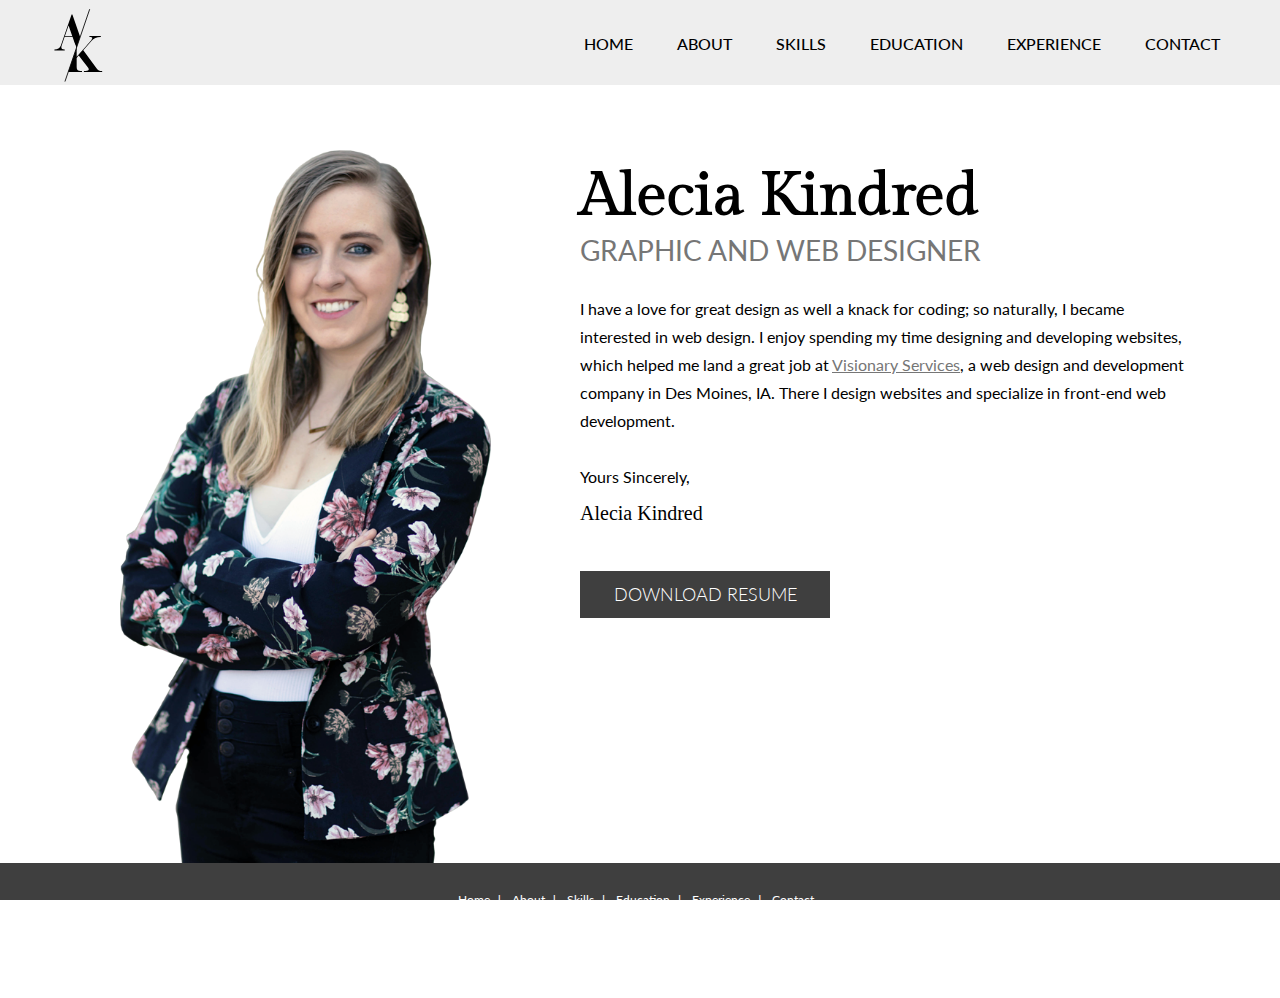
==== index.html @ 454f7bb8 "Initial commit" ====
<!DOCTYPE html>

<html>
	<head>
		<meta charset="utf-8">
		<meta http-equiv="X-UA-Compatible" content="IE=edge">
		<title>Home - Alecia McEachran</title>
		<meta name="viewport" content="width=device-width, initial-scale=1">
		<meta http-equiv="content-type" content="text/html; charset=utf-8">
		<meta http-equiv="content-language" content="en">
		<link rel="icon" href="images/favicon.png" type="image/png">
		<link rel="shortcut icon" href="images/favicon.png" type="image/png">
		<link rel="stylesheet" type="text/css" href="css/global.css">
		<link rel="stylesheet" href="http://fonts.googleapis.com/css?family=Lato:400,100,100italic,300,300italic,900italic,900,700italic,700,400italic%7CHomemade+Apple%7CGilda+Display">
		<script type="text/javascript" src="js/global.js"></script>
	</head>
	<body>	
		<div class="page">
			<header>
				<div class="container">
					<a href="index.html" class="logo">
						<svg xmlns="http://www.w3.org/2000/svg" xmlns:xlink="http://www.w3.org/1999/xlink" version="1.1" id="Layer_1" x="0px" y="0px" viewBox="0 0 1000 1000" style="enable-background:new 0 0 1000 1000;" xml:space="preserve">
							<style type="text/css">
								.st0{clip-path:url(#SVGID_2_);}
								.st1{clip-path:url(#SVGID_4_);}
								.st2{stroke:#000000;stroke-width:11.3952;stroke-miterlimit:10;}
							</style>
							<g>
								<defs>
									<polygon id="SVGID_1_" points="635.1,96.4 575.7,269.9 586.6,269.9 586.6,445.5 515.7,445.5 332.6,980.8 975.3,980.8 975.3,97.3       "/>
								</defs>
								<clipPath id="SVGID_2_">
									<use xlink:href="#SVGID_1_" style="overflow:visible;"/>
								</clipPath>
								<g class="st0">
									<path d="M585.5,852.7v-11.4c8,0,16.1-0.3,24.4-1c26.9-2.2,40.4-9.7,40.4-22.4c0-3.8-1-7.7-3-11.7c-3.3-6.7-6.8-12.1-10.3-16.4    L516,634.7l-27,31v122.2c0,17.1,3.6,29.9,10.7,38.4c10.5,10,28,15,52.7,15h7.3v11.4H316.4v-11.4h7.3c24.7,0,42.4-5,53.1-15    c6.9-8.2,10.3-21,10.3-38.4V438.7c0-17.6-3.4-30.4-10.3-38.4c-10.7-10-28.3-15-52.7-15h-7.7V374h243.4v11.4h-7.7    c-24.5,0-42,5-52.4,15c-7.1,8.2-10.7,21-10.7,38.4V651c127.1-145.1,192.6-220.4,196.6-226c7.6-10,11.4-18,11.4-24    c0-10.5-11.1-15.7-33.4-15.7h-4.7V374h152.2v11.4h-6c-48.7,0-88.6,18.5-119.5,55.4L577.1,564.9l178.9,243.4    c9.3,12.5,19.1,21.1,29.4,25.9c10.2,4.8,24.7,7.2,43.4,7.2v11.4H585.5z"/>
								</g>
							</g>
							<g>
								<defs>
									<polygon id="SVGID_3_" points="24.7,20.7 24.7,980.8 332.6,980.8 457.5,615.6 360,615.6 360,471.3 463.6,471.9 485.2,534.6     635.1,96.4 635.1,20.7   "/>
								</defs>
								<clipPath id="SVGID_4_">
									<use xlink:href="#SVGID_3_" style="overflow:visible;"/>
								</clipPath>
								<g class="st1">
									<path d="M660.9,565.2H417.5v-11.4h7.3c24.7,0,42.4-5,53.1-15c2.4-3.1,3.7-6.7,3.7-10.7c0-5.1-1.9-12-5.7-20.7l-42.4-122.5H328.7    L289,500.4c-2.9,8.7-4.3,16.4-4.3,23c0,19.8,13.5,29.9,40.4,30.4h4.7v11.4H192.2v-11.4c20.9,0,38.8-4.4,53.7-13.2    c14.9-8.8,25.6-22.2,32-40.2l143.2-414h10.7l143.2,414c4.7,12,13.2,24.8,25.7,38.4c10.5,10,28,15,52.7,15h7.3V565.2z M429.5,373.2    l-48.4-139.5l-48.4,139.5H429.5z"/>
								</g>
							</g>
							<line class="st2" x1="332.6" y1="980.8" x2="662.7" y2="15.7"/>
						</svg>
					</a>
				</div>
				<nav class="cf">
					<span class="menu">≡</span>
					<ul id="top_menu" class="top_menu" menuid="1">
						<li id="top_menu_1" class="main-menu-first top_menu_active">
							<a href="index.html" title="Home">Home</a>
						</li>
						<li id="top_menu_103" class="">
							<a href="about.html" title="About">About</a>
						</li>
						<li id="top_menu_104" class="">
							<a href="skills.html" title="Skills">Skills</a>
						</li>
						<li id="top_menu_105" class="">
							<a href="education.html" title="Education">Education</a>
						</li>
						<li id="top_menu_106" class="">
							<a href="experience.html" title="Experience">Experience</a>
						</li>
						<li id="top_menu_102" class="">
							<a href="contact.html" title="Contact">Contact</a>
						</li>
					</ul>
				</nav>
			</header>
			<main class="home">
				<div class="container">
					<div class="alecia">
						<img src="images/alecia.png">
					</div>
					<div class="home_content">
						<h1>Alecia Kindred</h1>
						<h2>Graphic and Web Designer</h2>
						<p>I have a love for great design as well a knack for coding; so naturally, I became interested in web design.&nbsp;I enjoy spending my time designing and developing websites, which helped me land a great job at <a href="http://www.visionary.com/" target="_blank">Visionary Services</a>, a web design and development company in Des Moines, IA. There I design websites and specialize in front-end web development.<br><br>Yours Sincerely,</p>    <div class="signature">Alecia Kindred</div>
						<a class="download" href="documents/resume.pdf" download="Resume">
							<h3 class="button">Download Resume</h3>
						</a>
						<div class="alecia_mobile">
							<img src="images/alecia.jpg">
						</div>
					</div>
				</div>
			</main>
			<footer class="cf">
				<div class="container">
					 <ul id="bot-menu" class="menu">
						<li id="bot-menu-1" class="main-menu-first"><a href="index.html" title="Home">Home</a></li>
						<li id="bot-menu-103"><a href="about.html" title="About">About</a></li>
						<li id="bot-menu-104"><a href="skills.html" title="Skills">Skills</a></li>
						<li id="bot-menu-105"><a href="education.html" title="Education">Education</a></li>
						<li id="bot-menu-106"><a href="experience.html" title="Experience">Experience</a></li>
						<li id="bot-menu-102"><a href="contact.html" title="Contact">Contact</a></li>
					 </ul>
					<div class="legal">Copyright &copy; 2020 Alecia McEachran. All Rights Reserved.</div>
					<div class="social_media">
						<a href="https://www.facebook.com/aleeeciaax3" class="facebook" target="_blank"><!--?xml version="1.0" encoding="utf-8"?-->
							<svg version="1.1" id="Layer_1" xmlns="http://www.w3.org/2000/svg" xmlns:xlink="http://www.w3.org/1999/xlink" x="0px" y="0px" viewBox="0 0 100 100" style="enable-background:new 0 0 100 100;" xml:space="preserve">
								<style type="text/css">
									.social_icon{fill:#FFFFFF;}
								</style>
								<path id="XMLID_115_" class="social_icon" d="M50,0C22.4,0,0,22.4,0,50s22.4,50,50,50s50-22.4,50-50S77.6,0,50,0z M64.8,53.2
									c-3.1,0-6.1,0-9.4,0c0,10,0,19.8,0,29.7c-4.6,0-9.1,0-13.7,0c0-9.2-0.1-18.3-0.1-27.5c0-0.6,0-1.2,0-2.1c-2.1,0-4.1,0-6.4,0
									c0-3.1,0-6.1,0-9c0-4.3,0-4.3,4.2-4.3c0.7,0,1.4,0,2.2,0c0-2.1,0.1-4,0-5.8c-0.4-6.6,3.3-13.2,12.5-13.8c3.4-0.2,6.9,0,10.5,0
									c0,4.6,0,9,0,13.7c-1.6,0-3.3,0-4.9,0c-4.3,0-4.6,0.3-4.5,4.6c0,0.4,0.1,0.7,0.1,1.3c3.1,0,6.2,0,9.3,0
									C64.8,44.5,64.8,48.7,64.8,53.2z"></path>
							</svg>
						</a>
						<a href="https://www.linkedin.com/in/akindred/" class="linkedin" target="_blank"><!--?xml version="1.0" encoding="utf-8"?-->
							<svg version="1.1" id="Layer_1" xmlns="http://www.w3.org/2000/svg" xmlns:xlink="http://www.w3.org/1999/xlink" x="0px" y="0px" viewBox="0 0 100 100" style="enable-background:new 0 0 100 100;" xml:space="preserve">
								<style type="text/css">
									.social_icon{fill:#FFFFFF;}
								</style>
								<path id="XMLID_79_" class="social_icon" d="M50,0C22.4,0,0,22.4,0,50s22.4,50,50,50s50-22.4,50-50S77.6,0,50,0z M37.7,71.5
									c-3.7,0-7.3,0-10.9,0c0-11.2,0-22.3,0-33.5c3.6,0,7.2,0,10.9,0C37.7,49.2,37.7,60.3,37.7,71.5z M32.2,33.4c-3.6,0-6.3-2.4-6.2-5.9
									c0-3.4,2.7-5.8,6.4-5.8c3.6,0,6.2,2.5,6.1,6C38.4,31,35.9,33.4,32.2,33.4z M78.1,69.5c0,0.6,0,1.3,0,2c-3.8,0-7.4,0-11.2,0
									c0-0.6-0.1-1.2-0.1-1.8c0-5.4,0-10.8,0-16.2c0-1-0.1-2.1-0.3-3.1c-0.8-3.3-2.9-4.8-6-4.4c-2.8,0.3-5.2,2.9-5.2,5.8
									c0,5.9,0,11.8,0,17.7c0,0.6,0,1.2,0,1.9c-3.8,0-7.4,0-11.1,0c0-11.2,0-22.3,0-33.5c3.7,0,7.2,0,11,0c0,1.3,0,2.7,0,4.4
									c1-1,1.6-1.8,2.4-2.5c7-6.1,18.2-1.9,20,7.4c0.4,1.9,0.5,3.9,0.5,5.9C78.1,58.6,78.1,64.1,78.1,69.5z"></path>
							</svg>
						</a>
						<a href="https://www.instagram.com/illustrationsbyalecia/" class="instagram" target="_blank"><!--?xml version="1.0" encoding="utf-8"?-->
							<svg version="1.1" id="Layer_1" xmlns="http://www.w3.org/2000/svg" xmlns:xlink="http://www.w3.org/1999/xlink" x="0px" y="0px" viewBox="0 0 100 100" style="enable-background:new 0 0 100 100;" xml:space="preserve">
								<style type="text/css">
									.social_icon{fill:#FFFFFF;}
								</style>
								<g id="XMLID_40_">
									<path id="XMLID_41_" class="social_icon" d="M67.6,38.4c4.5,0,4.5,0,4.5-4.5c0-0.7,0-1.4,0-2.1c0-1.9-0.6-2.4-2.5-2.5c-1.4,0-2.9,0-4.3,0
										c-1.4,0-2.2,0.6-2.1,2.1c0,0.8,0,1.7,0,2.5C63.2,38.4,63.2,38.4,67.6,38.4z"></path>
									<path id="XMLID_83_" class="social_icon" d="M50,0C22.4,0,0,22.4,0,50s22.4,50,50,50s50-22.4,50-50S77.6,0,50,0z M29.1,27.2
										c0,3.7,0,7.1,0,10.8c0.8,0,1.4,0,2.2,0c0-2.1,0-4.2,0-6.2c0-1.6,0-3.2,0-4.8c0-0.9,0.3-1.4,1.4-1.3c0,4.1,0,8.2,0,12.3
										c0.8,0,1.4,0,2.2,0c0-3.9,0-7.6,0-11.4c0-0.9,0.1-1.6,1.5-1.2c0,4.1,0,8.3,0,12.6c0.8,0,1.4,0,2.1,0c0-4.2,0-8.4,0-12.8
										c0.7,0,1.2,0,1.7,0c8.7,0,17.4,0,26.2,0c6,0,10.4,4.3,10.4,10.4c0,2.1,0,4.2,0,6.6c-2.5,0-4.7,0-7,0c-2.2,0-4.4-0.1-6.7,0
										c-1.8,0.1-3.1-0.3-4.6-1.5c-4.8-3.6-11.4-3.3-16.2,0.5c-0.6,0.5-1.6,0.9-2.4,0.9c-4.8,0.1-9.5,0-14.3,0c-0.2,0-0.3,0-0.7-0.1
										C25.1,36.8,23.7,31.3,29.1,27.2z M61.1,51.5c0,5.5-4.6,10.2-10.2,10.2c-5.7,0-10.3-4.6-10.3-10.2c0-5.7,4.5-10.1,10.2-10.1
										C56.5,41.3,61.1,45.8,61.1,51.5z M66.1,77.3c-10.2-0.2-20.4-0.2-30.6,0c-6,0.1-10.7-4.9-10.6-10.5c0.2-7.5,0-15.1,0-22.8
										c5,0,9.8,0,14.7,0c-3.4,8.3-2.3,14.1,3.3,18.2c5,3.6,11.6,3.4,16.4-0.5c3.8-3.2,7-9.7,2.6-17.6c4.9,0,9.8,0,14.7,0
										c0,0.5,0.1,1.1,0.1,1.6c0,7-0.1,14.1,0,21.1C76.9,72.6,71.9,77.4,66.1,77.3z"></path>
									<path id="XMLID_157_" class="social_icon" d="M50.8,43.9c-4.2,0-7.5,3.4-7.5,7.6c0,4.1,3.4,7.6,7.5,7.6c4,0.1,7.6-3.5,7.6-7.5
										C58.4,47.4,55,43.9,50.8,43.9z"></path>
								</g>
							</svg>
						</a>
					</div>
				</div>
			</footer>
		</div>
	</body>
</html>
---- css/global.css ----
@charset "utf-8";
/* ==========================================================================
 Global CSS - Visionary Site OnCall (visionary.com)
 ========================================================================== */
*,
*:before,
*:after {
	-webkit-box-sizing: border-box;
	-moz-box-sizing: border-box;
	box-sizing: border-box;
}

html {
	height: 100%;
	font-size: 62.5%;
	overflow-x: hidden;
}

body {
	height: 100%;
	margin: 0;
	font-size: 1.6rem;
	font-family: 'Lato', Arial, sans-serif;
	line-height: 1.75;
	color: #000;
	background-color: white;
	-webkit-font-smoothing: subpixel-antialiased;
	-moz-osx-font-smoothing: grayscale;
	overflow-x: hidden;
}

#preview {
	position: absolute;
	z-index: 9999;
	top: 0;
	left: 0;
	right: 0;
	padding: 1rem 0;
	background-color: rgba(0, 0, 0, 0.6);
	color: #fff;
	font-size: 1.6rem;
	font-weight: bold;
	line-height: 1.6;
	text-align: center;
}

img { border: 0; }

a { color: #767676; }

a:hover { color: #9f9f9f; }

#preview a { text-decoration: none; }
#preview a:hover { color: #fff; }

.error {
	margin: 0 0 1.5rem;
	padding-top: 0;
	padding-left: 1.7rem;
	font-weight: bold;
	color: #c00;
}

h1, h2, h3 {
	margin: 1rem 0;
	padding: 0;
	line-height: 1.25;
	font-family: 'Gilda Display', sans-serif;
}

h1 {
	font-size: 4rem;
	font-weight: 800;
	line-height: 1.2;
}

h2 {
	font-size: 3.4rem;
	font-weight: 100;
	font-family: 'Lato', Arial, sans-serif;
	font-size: 2.75rem;
	line-height: 1;
	font-weight: 400;
	text-transform: uppercase;
}

h3 {
	font-size: 2.2rem;
	font-weight: 300;
}

h4 {
	font-size: 2rem;
	font-weight: 700;
	font-style: italic;
}

h5 {
	font-size: 1.8rem;
	font-weight: 800;
	text-transform: uppercase;
}

h6 {
	font-size: 1.6rem;
	font-weight: 800;
}

ul, li {
	margin-left: 2rem;
}

sup,
sub {
	font-size: 70%;
	font-weight: bold;
}

sup { vertical-align: super; }
sub { vertical-align: sub; }

label.req {
	font-weight: bold;
	padding-right: 16px;
	background: 100% 50% no-repeat url("../images/label-req.png");
}

hr {
	width: 100%;
	height: 1px;
	border: 0;
	background-color: #ccc;
}

.cf:before,
.cf:after {
	content: ' ';
	display: table;
}

.cf:after { clear: both; }

.cf { *zoom: 1; }

svg, path:hover, path:focus, path:active,
rect:hover, rect:focus, rect:active,
text:hover, text:focus, text:active {
	stroke: none;
	outline: none;
}


/* ==========================================================================
 Category/Filter toggle viewer
 ========================================================================== */
/* .viewer_contain {
	margin-bottom: 1.5rem;
	padding-bottom: 1.5rem;
	border-bottom: 1px solid #ccc;
}

span.viewer,
div.viewer,
a.viewer {
	margin-right: 2.5rem;
	color: #e53939;
	cursor: pointer;
	text-decoration: underline;
}

span.viewer:hover,
div.viewer:hover,
a.viewer:hover { text-decoration: none; }

span.viewer.active,
div.viewer.active,
a.viewer.active {
	color: #000;
	font-weight: bold;
	text-decoration: none;
} */


/* ==========================================================================
 Category/Filter toggle viewer buttons
 ========================================================================== */
.viewer_contain {
	margin-bottom: 1.5rem;
	padding-bottom: 1.5rem;
	border-bottom: 1px solid #ccc;
}

span.viewer,
div.viewer,
a.viewer {
	display: inline-block;
	width: auto;
	margin-bottom: 1rem;
	padding: 1rem 2rem;
	text-align: center;
	background-color: #e53939;
	color: white;
	font-weight: normal;
	cursor: pointer;
	text-decoration: none;
}

span.viewer:hover,
span.viewer:focus,
div.viewer:hover,
div.viewer:focus,
a.viewer:hover,
a.viewer:focus,
span.viewer.active,
div.viewer.active,
a.viewer.active {
	background-color: #666;
	font-weight: normal;
	text-decoration: none;
}


/* ==========================================================================
 Page container
 ========================================================================== */
.page {
	max-width: 100%;
	min-height: 100%;
	position: relative;
}

.container {
	width: 1200px;
	margin: 0 auto;
}

main.home {
	padding-bottom: 110px;
	min-height: 870px;
}

main.inner {
	padding-top: 3rem;
	padding-bottom: 300px;
	display: inline-block;
}

main.inner .container {
	width: 1000px;
}


/* ==========================================================================
 Header (contains navigation, logo, etc)
 ========================================================================== */
header {
	position: relative;
	z-index: 100;
	overflow: visible;
	height: 85px;
	background-color: #eee;
	color: #3f3f3f;
}

header .logo {
	position: relative;
	display: inline-block;
	z-index: 1;
	width: 75px;
	padding: 8px 0;
}

header .logo svg path {
	fill: black;
}

header .logo svg stroke {
	fill: black;
}

header nav {
	position: relative;
	bottom: 0;
	left: 0;
	right: 0;
}


/* ==========================================================================
 Top Menu Navigation (drop-down menu)
 ========================================================================== */
nav .menu,
nav .submenu { display: none; }

nav .top_menu {
	position: relative;
	z-index: 200;
	height: 3rem;
	margin: 0;
	padding: 0;
	list-style: none;
    margin-top: -7rem;
    z-index: 0;
    text-align: right;
	width: 1200px;
    margin-left: calc((100% - 1200px)/2);
}

nav ul {
	margin: 0;
	text-align: center;
}

nav .top_menu li {
	position: relative;
	z-index: 200;
	display: inline-block;
	margin: 0;
}

nav .top_menu li a {
	z-index: 200;
	display: inline-block;
	padding: 0 2rem;
	font-size: 1.6rem;
	line-height: 3rem;
	text-decoration: none;
    color: black;
    font-weight: 500;
    text-transform: uppercase;
}

nav .top_menu li a:hover, 
nav.top_menu li a:focus {
	color: #999;
}

nav .top_menu ul.sub {
	position: absolute;
	z-index: 201;
	top: 3rem;
	left: 0;
	display: none;
	width: 18rem; 
	height: auto;
	list-style: none;
	background-color: #ccc;
}

nav .top_menu ul.sub li {
	width: 100%;
	height: auto;
	text-align: left;
}

nav .top_menu ul.sub li a {
	width: 100%;
	height: auto;
	padding: 1rem 2rem;
	font-size: 1.4rem;
	line-height: 1.8rem;
}

nav .top_menu ul.sub li a:hover, 
nav .top_menu ul.sub li a:focus {}


/* ==========================================================================
 Body / Contents
 ========================================================================== */
main {
	position: relative;
	padding-top: 1.5rem;
	padding-bottom: 110px;
	width: 100%;
}

main p {
	font-size: 1.6rem;
	font-family: 'Lato', Arial, sans-serif;
	margin: 1rem 0;
	line-height: 1.75;
}

main ol, main ul {
	list-style-position: outside;
	padding-left: 2rem;
}


/* ==========================================================================
 Footer (Lower navigation, copyright, etc)
 ========================================================================== */
footer .resume_band {
	width: calc(100% + 500rem);
    margin-left: -250rem;
    background-color: #767676;
    text-align: center;
    color: #3f3f3f;
    padding: 3rem 0;
}

.download {
	text-decoration: none;
}

footer .resume_band h3 {
	font-family: 'Lato', Arial, sans-serif;
	border: 2px solid white;
    margin: 1rem auto;
    width: 200px;
    padding: 1.25rem;
    text-transform: uppercase;
    color: white;
    font-size: 1.8rem;
    transition: all 0.5s ease 0s;
}

footer .resume_band h3:hover {
	background-color: #3f3f3f;
	border-color: #3f3f3f;
}

footer {
	position: absolute;
	bottom: 0;
	left: 0;
	width: 100%;
	display: block;
	padding: 0 0 1.5rem 0;
	background-color: #3f3f3f;
	color: white;
	font-size: 1.2rem;
	line-height: 1.4rem;
	text-align: center;
}

footer ul {
	float: left;
	width: 100%;
	height: 20px;
	margin: 0;
	padding: 0;
	list-style: none;
	margin-top: 3rem;
}

footer ul li {
	display: inline-block;
	margin: 0;
	margin-right: 0.8rem;
}

footer ul li:after {
	content: '|'; /* use a pipe [|] instead of a png */
	font-family: sans-serif;
	margin-left: 0.8rem;
}

footer ul li:last-child {
	padding-right: 0;
}

footer ul li:last-child:after {
	content: none;
	margin-left: 0;
}

footer ul li a {
	text-decoration: none;
	color: white;
}

footer ul li a:hover {
	color: #9f9f9f;
}

footer ul li ul { display: none; }

footer .address,
footer .legal {
	float: left;
	clear: left;
	width: 100%;
	height: 12px;
}

.social_media {
	width: 100%;
    padding-top: 20px;
    display: flex;
    justify-content: center;
}

.facebook, .linkedin, .pinterest, .instagram {
	float: left;
	margin-right: .8rem;
	width: 35px;
}

.facebook:hover svg path, .linkedin:hover svg path, .pinterest:hover svg path, .instagram:hover svg path {
	transition: all 0.5s ease 0s;
	fill: #767676;
}


/* ==========================================================================
 Basic form styling
 ========================================================================== */
.form_row {
	float: left;
	width: 100%;
}

fieldset,
.form_buttons {
	float: left;
	width: 100%;
	margin: 0;
	padding: 0;
	border: none;
	margin-bottom: 2rem;
	padding-right: 2rem;
}

fieldset.no_bottom,
.form_buttons.no_bottom { margin-bottom: 0; }

fieldset.fs1 { width: 25%; }
fieldset.fs2 { width: 50%; }
fieldset.fs3 { width: 75%; }

fieldset input,
fieldset select,
fieldset textarea {
	width: 100%;
	height: 4.2rem;
	margin: 0;
	padding: 0.3rem;
	border: 1px solid #ccc;
	border-radius: 0.3rem;
	font-size: 1.4rem;
	font-family: 'Lato', Arial, sans-serif;
	line-height: 3.4rem;
}

fieldset input[type="text"],
fieldset input[type="password"],
fieldset input[type="email"],
fieldset input[type="number"],
fieldset input[type="tel"],
fieldset input[type="url"],
fieldset input[type="search"],
fieldset textarea {
	-webkit-appearance: none;
	-moz-appearance: none;
	appearance: none;
}

fieldset textarea {
	height: 10rem;
	line-height: 1.4;
	width: 100% !important;
}

fieldset .form_note { font-size: 1.2rem; }

.form_buttons button,
.form_buttons input[type="submit"],
.form_buttons input[type="reset"] {
	height: 4rem;
	margin-right: 1rem;
	padding: 0 2rem;
	background-color: #3f3f3f;
	color: white;
	border: none;
	border-radius: 0;
	text-transform: uppercase;
	font-size: 1.4rem;
	font-weight: 700;
	line-height: 2;
	cursor: pointer;
	-webkit-appearance: none;
	-moz-appearance: none;
	appearance: none;
	transition: all 0.5s ease 0s;
}

.form_buttons button:hover,
.form_buttons input[type="submit"]:hover,
.form_buttons input[type="reset"]:hover { background-color: #767676; }

.form_buttons button:last-child,
.form_buttons input[type="submit"]:last-child,
.form_buttons input[type="reset"]:last-child { margin-right: 0; }

input.chk { display: none; }

.form_error {
	margin-bottom: 2rem;
	color: #c00;
}

.form_error ul { padding-left: 2rem; }



/* ==========================================================================
 Desktop view
 ========================================================================== */
@media all and (max-width: 1200px) {
	.page { width: 100%; }
	
	.container {
		width: 100%;
		padding: 0 2rem;
	}
	
	nav .top_menu {
		width: 100%;
		padding: 0 1rem;
		margin-left: 0;
	}

	footer {
		text-align: center;
	}
	
	footer ul, footer .address {
		width: 100%;
		text-align: center;
		margin: 0 auto;
		padding-left: 2rem;
		padding-right: 2rem;
		margin-top: 3rem;
	}
	
	footer .legal {
		width: 100%;
	}

	footer .vsi {
		position: absolute;
		bottom: 5px;
		left: 50%;
		float: none;
		margin-left: -60px;
	}
}


@media all and (max-width: 1000px) {
	main.inner .container {
		width: 100%;
	}
}


/* ==========================================================================
 Tablet view
 ========================================================================== */
@media all and (max-width: 800px) {
	main.home {
		height: auto;
		display: inline-block;
	}
	
	main.inner {
		padding-bottom: 270px;
	}
	
	header {
	    height: auto;
    	min-height: 75px;
	}
	

	header nav {
		position: relative;
		bottom: auto;
		left: auto;
		right: auto;
	}

	nav .menu {
		position: absolute;
		top: -7.25rem;
		right: 2rem;
		display: inline-block;
		cursor: pointer;
		font-size: 4rem;
	}
	
	nav .submenu {
		position: absolute;
		top: 0;
		margin-top: 0;
		right: 0;
		padding: 11px 20px;
		display: inline-block;
		cursor: pointer;
	}
	
	nav .submenu .triangle {
		font-size: 0;
		border-left: 12px solid transparent;
		border-right: 12px solid transparent;
		border-top: 10px solid white;
	}

	nav .show_submenu .submenu .triangle {
		border-bottom: 10px solid white;
		border-top: none;
	}

	nav .show_submenu .submenu {
		padding: 1px 20px 21px 20px;
	}

	nav .top_menu {
		display: block;
		width: auto;
		height: auto;
		margin: 0;
		padding: 0;
	    background-color: white;
	}

	nav .top_menu li {
		width: 100%;
		border-bottom: 1px solid #ccc;
		text-align: left;
		display: block;
	}

	nav .top_menu li a {
		width: 100%;
		line-height: 4rem;
		height: auto;
	}

	nav .top_menu ul.sub {
		position: relative;
		top: 0;
		display: block;
		overflow: hidden;
		width: 100%;
		margin-top: 0;
	}

	nav .top_menu ul.sub li { width: 100%; }

	nav .top_menu ul.sub li.sub-menu-first { border-top: 1px solid #ccc; }

	nav .top_menu ul.sub li.sub-menu-last { border-bottom-width: 0; }

	nav .top_menu ul.sub li a {
		width: 100%;
		padding: 1rem 2rem 1rem 4rem;
	}

	nav .top_menu li a:hover, 
	nav.top_menu li a:focus {
		border-bottom: none;
		background-color: #767676;
	    color: white;
	}
	
	.viewer_contain { overflow: hidden; }

 	span.viewer,
 	div.viewer,
 	a.viewer {
 		float: left;
 		width: 49%;
 		margin-left: 1%;
 		margin-right: 1%;
 	}

 	.viewer:nth-child(odd) { margin-left: 0; }
 	.viewer:nth-child(even) { margin-right: 0; }

	fieldset.fs1 { width: 50%; }

	fieldset.fs2,
	fieldset.fs3 { width: 100%;}
	
	footer ul, footer .address {
		display: none;
	}
	
	footer .legal {
		margin-top: 3rem;
	}
}

/* ==========================================================================
 Mobile views
 ========================================================================== */
@media all and (max-width: 520px) {
	span.viewer,
	div.viewer,
	a.viewer {
		width: 100%;
		margin-left: 0;
		margin-right: 0;
	}
	
	fieldset.fs1,
	fieldset.fs2,
	fieldset.fs3 { width: 100%; }
	
	fieldset, .form_buttons {
		padding-right: 0;
	}
}

@media all and (max-width: 380px) {
	.home_content h1 {
		font-size: 5rem !important;
	}
}

@media all and (max-width: 360px) {
	footer .legal {
		margin-bottom: 1rem;
	}
}

/* ==========================================================================
 Home
 ========================================================================== */
.alecia {
	width: 45%;
	float: left;
}
 
.alecia img {
	max-height: 780px;
	max-width: 100%;
	padding-left: 8rem;
}

.alecia_mobile {
	display: none;
}

.home_content {
	width: 55%;
	float: left;
	margin-top: 5rem;
	padding-right: 5rem;
}

.home_content h1 {
	font-size: 6rem;
	font-weight: 800;
	line-height: 1.2;
}

.home_content h2 {
	margin-top: -.5rem;
	margin-bottom: 3rem;
	color: #767676;
}

.signature {
	margin-top: -5px;
	font-family: 'Homemade Apple', cursive;
	font-size: 20px;
}

.download .button {
	font-family: 'Lato', Arial, sans-serif;
	background-color: #3f3f3f;
	width: 250px;
	padding: 1.25rem;
	text-align: center;
	text-transform: uppercase;
	color: white;
	margin-top: 4rem;
	font-size: 1.8rem;
	transition: all 0.5s ease 0s;
}

.download .button:hover {
	background-color: #767676;
}


/* Media Queries */
@media all and (max-width: 1200px) {
	.alecia {
		width: 50%;
	}
	
	.home_content {
		width: 50%;
	}
}

@media all and (max-width: 1000px) {
	.alecia {
		width: 53%;
	}
	
	.alecia img {
		padding-left: 4rem;
	}
	
	.home_content {
		width: 47%;
		padding-right: 4rem;
	}
}

@media all and (max-width: 950px) {
	.alecia {
		width: 48%;
	}
	
	.alecia img {
		padding-left: 2rem;
	    max-height: 630px;
	    margin-top: 140px;
	}
	
	.home_content {
		width: 52%;
		padding-right: 2rem;
	}
}

@media all and (max-width: 800px) {
	.alecia {
		display: none;
	}
	
	.alecia_mobile {
		display: block;
		width: 100%;
		margin-top: 3rem;
	}
	
	.alecia_mobile img {
		width: 100%;
	}
	
	.home_content {
		width: 100%;
		margin: 0;
		padding: 0 1rem;
		margin-bottom: 3rem;
	}
	
	.download .button {
		width: 100%;
	}
}

@media all and (max-width: 480px) {
	.home_content {
		padding: 0;
	}
}


/* ==========================================================================
 Other
 ========================================================================== */
.h2_header {
	text-align: center;
}

.achievements_list h2, .knowledge_list h2, .gray_band h2 {
	color: #767676;
}

.achievements_list, .knowledge_list, .gray_band {
	background-color: #f0f0f0;
}

.experience-block .content, .education .item .content {
	box-shadow: 0 0 20px rgba(0,0,0,.2);
}

.experience-block .content:after, .education .item .content:after {
	box-shadow: -3px 3px 6px rgba(0,0,0,.1);
}


/* ==========================================================================
 About
 ========================================================================== */
.about_block {
	width: 32%;
	margin: 0 1%;
	float: left;
	background-color: white;
	box-shadow: 0 3px 10px #afafaf;
}

.about_block:first-of-type {
	margin-left: 0;
}

.about_block:last-of-type {
	margin-right: 0;
}

.about_block, .about_block svg path, .about_block svg text {
	transition: all 0.5s ease 0s;
}

.about_block:hover {
	background-color: #767676;
}

.about_block:hover svg path, .about_block:hover svg text {
	fill: white;
}

.gray_band {
    width: calc(100% + 500rem);
    text-align: center;
    padding: 3rem 250rem;
    margin: 3rem 0 3rem -250rem;
}

.gray_band a {
	color: #3f3f3f;
}

.gray_band a:hover {
	color: #9f9f9f;
}

@media all and (max-width: 800px) {
	.about_block {
		width: 47%;
		margin: 1rem 3%;
	}
	
	.about_block:nth-child(odd) {
		margin-right: 0;
	}
	
	.about_block:last-of-type {
		margin-left: 0;
	}
}

@media all and (max-width: 600px) {
	.about_block {
		width: 100%;
		margin: 1rem 0;
	}
}


/* ==========================================================================
 Skills
 ========================================================================== */
.prof_skills, .knowledge_list, .hobbies {
	float: left;
	width: 100%;
}

.skills {
    width: 48%;
    float: left;
    margin: 1rem 2%;
}

.skills:first-of-type {
    margin-left: 0;
}

.skills:last-of-type {
    margin-right: 0;
}

.progress-line {
   	display: block;
    margin-bottom: 30px;
}

.progress-line .entry-title {
    overflow: hidden;
   	margin-bottom: 2px;
}

.progress-line .entry-title .title {
    font-family: 'Lato';
   	font-weight: bold;
    font-size: 14px;
   	color: #3f3f3f;
    text-transform: uppercase;
   	letter-spacing: 1px;
    float: left;
}

.progress-line .entry-title span {
	float: right;
    font-family: 'Lato';
   	font-weight: bold;
    font-size: 14px;
   	color: #3f3f3f;
    text-transform: uppercase;
   	letter-spacing: 1px;
}

.progress-line .entry-line {
    position: relative;
   	border-top: 5px solid rgba(119, 119, 119, 0.2);
}

@-webkit-keyframes progress {
   0% { width: 0; }
}

@-moz-keyframes progress {
   0% { width: 0; }
}

@-ms-keyframes progress {
   0% { width: 0; }
}

@keyframes progress {
   0% { width: 0; }
}

.progress-line .entry-line .current {
   	height: 5px;
    background-color: #767676;
    position: relative;
    top: -5px;
   	-webkit-animation: progress 1s ease;
    -moz-animation: progress 1s ease;
    -ms-animation: progress 1s ease;
   	animation: progress 1s ease;
}

.progress-line .entry-line .current:before {
    content: '';
   	width: 17px;
    height: 17px;
   	background-color: #767676;
    border-radius: 50%;
   	position: absolute;
    right: -1px;
   	top: -6px;
}

.progress-line .entry-line .current:after {
    content: '';
   	width: 3px;
    height: 3px;
   	background-color: #e9e9e9;
	border-radius: 50%;
	position: absolute;
	right: 6px;
	top: 1px;
}

.knowledge ul.checklist {
	list-style-type: none;
	margin: 0;
	padding: 0;
}

.knowledge ul.checklist li {
	font-size: 13px;
	font-family: 'Lato', sans-serif;
	text-transform: uppercase;
	font-weight: normal;
	letter-spacing: 1px;
	line-height: 1.8;
}

.knowledge ul.checklist li::before {
    content:  "\2713 ";
	color: #767676;
    margin-left: -20px;
    margin-right: 12px;
    font-size: 11px;
	font-weight: bold;
}

.knowledge_list {
	width: calc(100% + 500rem);
    margin-left: -250rem;
    float: left;
    margin-bottom: 3rem;
    padding-top: 2rem;
}

.knowledge_box {
	display: flex;
	justify-content: center;
	margin-bottom: 3rem;
}

.knowledge {
    max-width: 195px;
    float: left;
    margin: 0 2.5rem;
}

.knowledge:first-of-type {
    margin-left: 0;
}

.knowledge:last-of-type {
    margin-right: 0;
}

@media all and (max-width: 800px) {
	.about_header {
		text-align: left;
	}
	
	.skills {
	    width: 100%;
    	float: none;
	    margin: 0;
	}
	
	.progress-line {
		margin-bottom: 20px;
	}
}

@media all and (max-width: 500px) {
	.knowledge {
		width: 100%;
		float: none;
		margin: 0;
	}
	
	.knowledge ul.checklist {
		margin: auto;
		max-width: 100%;
		text-align: left;
	}
	
	.knowledge_box {
		flex-direction: column;
		max-width: 240px;
		margin: auto;
		padding: 1rem 0;
		padding-left: 3.5rem;
	}
	
	.knowledge_list {
		width: calc(100% + 4rem);
    	margin-left: -2rem;
	    padding: 2rem;
	}
}


/* ==========================================================================
 Hobbies
 ========================================================================== */
.icon-boxes {
    position: relative;
	margin: 2rem -15px 0 -15px;
}

.icon-boxes .box-item {
    float: left;
    width: 16.65%;
    padding: 0 10px;
    position: relative;
}

.icon-boxes .box-item .entry-item {
    position: relative;
    border: 2px solid #333333;
    color: #333333;
	width: 130px;
	height: 130px;
	margin: auto;
}

.icon-boxes .box-item p {
	width: 100%;
	text-align: center;
	text-transform: uppercase;
	font-weight: 600;
}

/*.entry-item:hover {
	border-color: #e0ebe8 !important;
}

.entry-item:hover ~ p {
	color: #e0ebe8;
}

.entry-item:hover svg path {
	fill: #e0ebe8;
}*/

@media screen and (max-width: 1000px) {
	.icon-boxes .box-item .entry-item {
		width: 100%;
		height: 100%;
	}
	
	.icon-boxes .box-item .entry-item span {
	    width: 80%;
	    left: 10%;
	    margin-left: 0px;
	}
}

@media screen and (max-width: 900px) {
	.icon-boxes .box-item {
	    width: 25% !important;
    	margin-bottom: 30px;
	}
}

@media screen and (max-width: 680px) {
	.icon-boxes .box-item {
    	width: 33.333% !important;
	}
}

@media screen and (max-width: 520px) {
	.icon-boxes .box-item {
    	width: 50% !important;
	}
}


/* ==========================================================================
 Education
 ========================================================================== */
.education {
    padding: 172px 0 40px 0;
    margin: 40px 0;
}

.education .item {
    width: 50%;
    float: left;
    position: relative;
    text-align: center;
    color: #232323;
	margin-top: -1rem;
}

.education .item .marker {
    box-shadow: 0 2px 6px rgba(0,0,0,.25);
	display: block;
    width: 55px;
    height: 55px;
    text-align: center;
    background: #fff;
    border: 4px solid #e5e5e5;
    border-radius: 100%;
    font-size: 36px;
    color: #000;
    position: absolute;
    top: -8px;
    left: 50%;
    margin-left: -27px;
    z-index: 2;
}

.education .item .marker .icon.kwood svg {
	width: 34px;
	margin: 7px 6px;
}

.education .item .marker .icon.drake svg {
	width: 27px;
	margin: 7px 11px;
}

.education .item:nth-child(1) .content {
	padding: 40px;
}

.education .item .content {
    background: #fff;
    padding: 24px;
    position: absolute;
    top: -162px;
	height: 135px;
	line-height: 1;
    left: 0;
    right: 0;
    margin: 0 12px;
}

.education .item .content .school {
    font-size: 13px;
    line-height: 26px;
    margin-bottom: 12px;
    text-transform: uppercase;
}

.education .item .content .degree {
    line-height: 26px;
    margin-bottom: 0;
    font-size: 17px;
    font-weight: 700;
    font-style: italic;
}

.education .item .content:after {
    content: '';
    width: 0;
    height: 0;
    border-style: solid;
    border-width: 18px 0 0 18px;
    border-color: transparent transparent transparent #fff;
    position: absolute;
    bottom: -9px;
    left: 50%;
    margin-left: -9px;
    -webkit-transform: rotate(-45deg);
    -ms-transform: rotate(-45deg);
    transform: rotate(-45deg);
}

.education .item .year {
    font-size: 16px;
    line-height: 26px;
    font-weight: 700;
    position: relative;
    bottom: -55px;
    left: 0;
    right: 0;
    margin: 0 auto;
}

.education .line {
    border-bottom: 1px dashed #232323;
    position: relative;
    margin: 0 18px;
    padding-bottom: 12px;
    margin-bottom: 24px;
    position: relative;
    top: -1px;
}

.education .line:before, .education .line:after {
    display: block;
    content: '';
    width: 14px;
    height: 14px;
    background: #fff;
    border: 4px solid #767676;
    border-radius: 100%;
    position: absolute;
}

.education .line:before {
    left: -18px;
    bottom: -7px;
}

.education .line:after {
    right: -18px;
    bottom: -7px;
}

@media (max-width: 800px) {
	.education {
    	position: relative;
	    padding: 0;
	}
	
	.education .item {
    	width: 100%;
	    float: none;
    	margin-bottom: 24px;
	}
	
	.education .item:nth-child(2) {
		margin-bottom: 0;
	}
	
	.education .item .marker {
	    position: absolute;
    	top: 50%;
    	left: 0;
	    margin-left: -11px;
    	margin-top: -44px;
	}
	
	.education .item .content {
	    padding: 24px !important;
    	position: static;
		height: auto;
	    margin: 0;
    	margin-left: 70px;
		margin-top: 2rem;
	}
	
	.education .item .content:after {
	    border-width: 18px 0 0 18px;
    	border-color: transparent transparent transparent #fff;
    	bottom: auto;
	    left: 70px;
    	top: 50%;
	    margin-top: -25px;
    	-webkit-transform: rotate(45deg);
	    -ms-transform: rotate(45deg);
    	transform: rotate(45deg);
	}
	
	.education .item .year {
	    position: static;
    	margin: 0 auto;
	    padding-left: 70px;
    	margin-top: 6px;
	}
	
	.education .line {
	    border-bottom: none;
    	border-left: 1px dashed #232323;
	    position: absolute;
    	top: 0;
	    left: 0;
    	height: 100%;
    	width: 1px;
    	margin: 0;
    	padding: 0;
		left: 2rem;
	}
	
	.education .line:before {
    	top: -18px;
	    bottom: -7px;
    	left: -7px;
	}
	
	.education .line:after {
    	right: auto;
	    bottom: -18px;
    	left: -7px;
	}
}


/* ==========================================================================
 Achievements
 ========================================================================== */
.achievements ul.checklist {
	list-style-type: none;
	margin: 0;
	padding: 0;
}

.achievements ul.checklist li {
	font-size: 13px;
	font-family: 'Lato', sans-serif;
	text-transform: uppercase;
	font-weight: normal;
	letter-spacing: 1px;
	line-height: 1.8;
}

.achievements ul.checklist li::before {
    content:  "\2713 ";
	color: #767676;
    margin-left: -20px;
    margin-right: 12px;
    font-size: 11px;
	font-weight: bold;
}

.achievements_list {
	width: calc(100% + 500rem);
    margin-left: -250rem;
    float: left;
    padding-top: 2rem;
	margin-bottom: 3rem;
}

.achievements_box {
	display: flex;
	justify-content: center;
	margin-bottom: 3rem;
}

.achievements {
    max-width: 305px;
    float: left;
    margin: 0 2.5rem;
}

.achievements:first-of-type {
    margin-left: 0;
}

.achievements:last-of-type {
    margin-right: 0;
}

@media all and (max-width: 620px) {
	.achievements {
		width: 100%;
		float: none;
		margin: 0;
	}
	
	.achievements ul.checklist {
		margin: auto;
		max-width: 100%;
		text-align: left;
	}
	
	.achievements_box {
		flex-direction: column;
		max-width: 210px;
		margin: auto;
		padding: 1rem 0;
	}
	
	.achievements_list {
		width: calc(100% + 4rem);
    	margin-left: -2rem;
	    padding: 2rem;
	}
}


/* ==========================================================================
 Experience
 ========================================================================== */
 .experience-block {
    position: relative;
    padding-bottom: 30px;
}

.experience-block .meta {
    width: 25%;
    box-shadow: 0 2px 4px rgba(0,0,0,.2);
    position: relative;
    float: left;
    margin-top: 39px;
}

.experience-block .meta .year {
    display: block;
    background: #767676;
    color: #fff;
    text-align: center;
    font-size: 14px;
    line-height: 36px;
    text-transform: uppercase;
    font-weight: 700;
}

.experience-block .meta .company {
    display: block;
    background: #fff;
    color: #232323;
    text-align: center;
    font-size: 15px;
    line-height: 1.5;
	padding: 10px 5px;
    text-transform: uppercase;
    font-weight: 500;
}

.experience-block .meta:after {
    content: '';
    width: 0;
    height: 0;
    border-style: solid;
    border-width: 13px 10px 0 0;
    border-color: #767676 transparent transparent transparent;
    position: absolute;
    top: 0;
    right: -10px;
}

.experience-block .icon {
    display: block;
    width: 78px;
    height: 78px;
    line-height: 78px;
    text-align: center;
    background: #fff;
    border: 5px solid #e5e5e5;
    border-radius: 100%;
    font-size: 36px;
    color: #000;
    position: absolute;
    top: 0;
    left: 33%;
    margin-left: -39px;
    z-index: 2;
}

.experience-block .icon.vsi svg {
	width: 40px;
	margin: 14px 15px;
}

.experience-block .icon.guideone svg {
	width: 47px;
	margin: 10px;
}

.experience-block .icon.sodexo svg {
	width: 50px;
	margin: 7px;
}

.experience-block .icon.drakemag svg {
	width: 48px;
	margin: 8px;
}

.experience-block .icon.freelance svg {
	width: 37px;
	margin: 16px;
}

.experience-block .line {
    display: block;
    height: 100%;
    width: 2px;
    border-left: 2px dashed #4d4d4d;
    position: absolute;
    top: 45px;
    left: 33%;
}

.btn-group-vertical>.btn-group:after, .btn-toolbar:after, .clearfix:after, .container-fluid:after, .container:after, .dl-horizontal dd:after, .form-horizontal .form-group:after, .modal-footer:after, .nav:after, .navbar-collapse:after, .navbar-header:after, .navbar:after, .pager:after, .panel-body:after, .row:after {
    clear: both;
}

.btn-group-vertical>.btn-group:after, .btn-group-vertical>.btn-group:before, .btn-toolbar:after, .btn-toolbar:before, .clearfix:after, .clearfix:before, .container-fluid:after, .container-fluid:before, .container:after, .container:before, .dl-horizontal dd:after, .dl-horizontal dd:before, .form-horizontal .form-group:after, .form-horizontal .form-group:before, .modal-footer:after, .modal-footer:before, .nav:after, .nav:before, .navbar-collapse:after, .navbar-collapse:before, .navbar-header:after, .navbar-header:before, .navbar:after, .navbar:before, .pager:after, .pager:before, .panel-body:after, .panel-body:before, .row:after, .row:before {
    display: table;
    content: " ";
}

.experience-block .content {
    width: 60%;
    background: #fff;
    position: relative;
    padding: 20px 30px;
    float: right;
    margin-top: 39px;
}

.experience-block .content em {
	color: #767676;
}

.experience-block .content .job_title {
    margin-bottom: 6px;
	font-size: 1.8rem;
    font-weight: 800;
    text-transform: uppercase;
}

.experience-block .content p:last-of-type {
    margin-bottom: 0;
}


@media (max-width: 680px) {
	.experience-block .meta {
    	width: 60%;
	    float: right;
    	margin-top: 12px;
	}
	
	.experience-block .meta:after {
	    border-width: 0 10px 13px 0;
    	border-color: transparent #767676 transparent transparent;
	    right: auto;
	    left: -10px;
	}
	
	.experience-block .content {
    	margin-top: 12px;
	    width: 80%;
    	padding: 15px 20px;
	}
	
	.experience-block .icon {
	    left: 0;
    	margin-left: 0;
	}
	
	.experience-block .line {
    	left: 38px;
	}
}
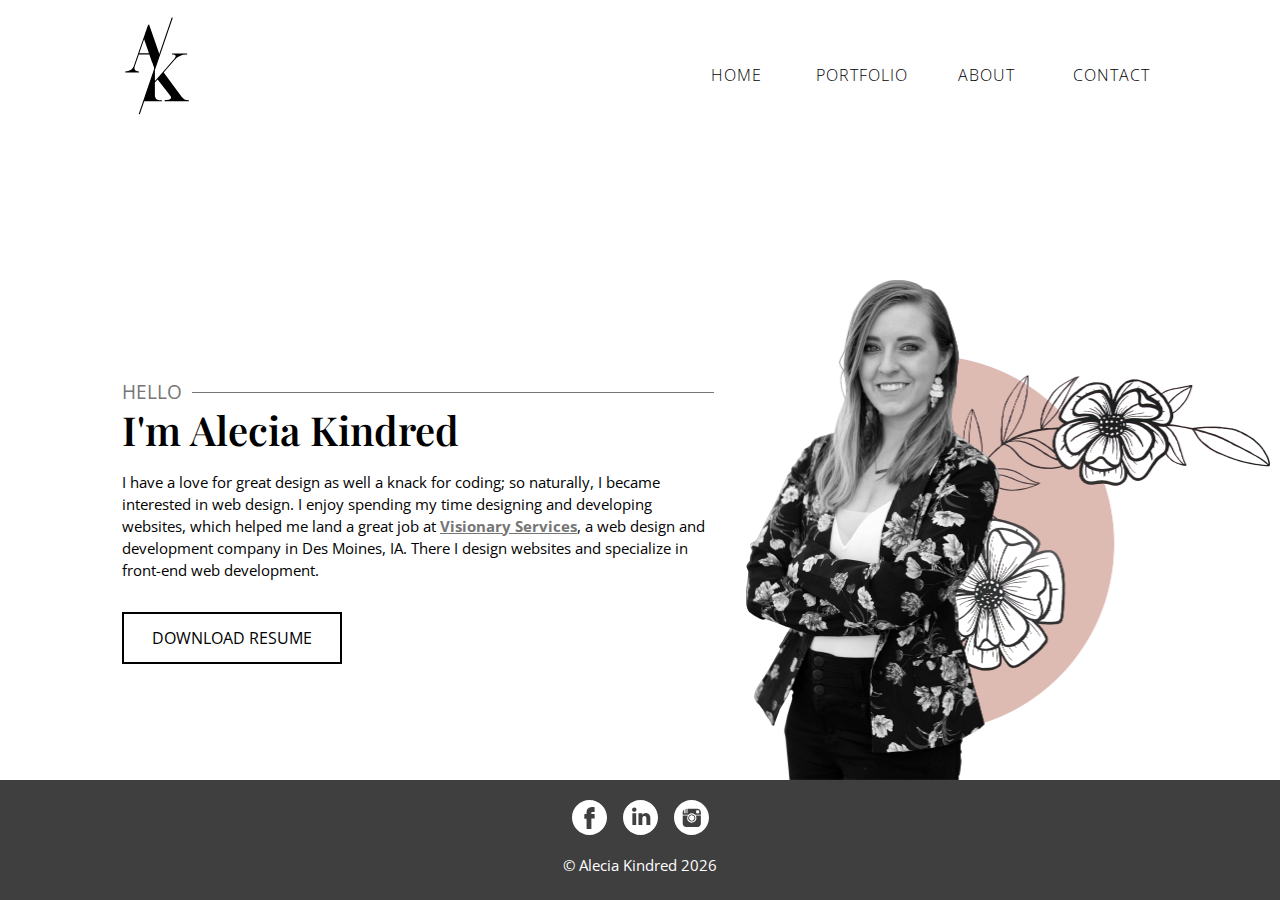
==== commit c72d37cd: "Switching from PHP to HTML" ====
--- a/index.html
+++ b/index.html
@@ -1,116 +1,73 @@
-<!DOCTYPE html>
-
-<html>
+<!doctype html>
+<html lang="en-us">
 	<head>
 		<meta charset="utf-8">
-		<meta http-equiv="X-UA-Compatible" content="IE=edge">
-		<title>Home - Alecia McEachran</title>
-		<meta name="viewport" content="width=device-width, initial-scale=1">
-		<meta http-equiv="content-type" content="text/html; charset=utf-8">
-		<meta http-equiv="content-language" content="en">
-		<link rel="icon" href="images/favicon.png" type="image/png">
-		<link rel="shortcut icon" href="images/favicon.png" type="image/png">
+		<title>Home - Alecia Kindred</title>
+		<link rel="icon" type="image/x-icon" href="images/favicon.png">
 		<link rel="stylesheet" type="text/css" href="css/global.css">
-		<link rel="stylesheet" href="http://fonts.googleapis.com/css?family=Lato:400,100,100italic,300,300italic,900italic,900,700italic,700,400italic%7CHomemade+Apple%7CGilda+Display">
-		<script type="text/javascript" src="js/global.js"></script>
+		<script src="https://ajax.googleapis.com/ajax/libs/jquery/1.11.1/jquery.min.js"></script>
+		<script src="js/menu.js"></script>
+		<link href="https://fonts.googleapis.com/css2?family=Open+Sans:ital,wght@0,300;0,400;0,600;1,300;1,400;1,600&family=Playfair+Display:wght@400;500;600;700;800;900&display=swap" rel="stylesheet">
+		<link rel="stylesheet" href="https://fonts.googleapis.com/icon?family=Material+Icons">
+		
+		<style>
+			.main {
+				display: flex;
+				align-items: end;
+			}
+		</style>
 	</head>
-	<body>	
-		<div class="page">
-			<header>
-				<div class="container">
-					<a href="index.html" class="logo">
-						<svg xmlns="http://www.w3.org/2000/svg" xmlns:xlink="http://www.w3.org/1999/xlink" version="1.1" id="Layer_1" x="0px" y="0px" viewBox="0 0 1000 1000" style="enable-background:new 0 0 1000 1000;" xml:space="preserve">
-							<style type="text/css">
-								.st0{clip-path:url(#SVGID_2_);}
-								.st1{clip-path:url(#SVGID_4_);}
-								.st2{stroke:#000000;stroke-width:11.3952;stroke-miterlimit:10;}
-							</style>
-							<g>
-								<defs>
-									<polygon id="SVGID_1_" points="635.1,96.4 575.7,269.9 586.6,269.9 586.6,445.5 515.7,445.5 332.6,980.8 975.3,980.8 975.3,97.3       "/>
-								</defs>
-								<clipPath id="SVGID_2_">
-									<use xlink:href="#SVGID_1_" style="overflow:visible;"/>
-								</clipPath>
-								<g class="st0">
-									<path d="M585.5,852.7v-11.4c8,0,16.1-0.3,24.4-1c26.9-2.2,40.4-9.7,40.4-22.4c0-3.8-1-7.7-3-11.7c-3.3-6.7-6.8-12.1-10.3-16.4    L516,634.7l-27,31v122.2c0,17.1,3.6,29.9,10.7,38.4c10.5,10,28,15,52.7,15h7.3v11.4H316.4v-11.4h7.3c24.7,0,42.4-5,53.1-15    c6.9-8.2,10.3-21,10.3-38.4V438.7c0-17.6-3.4-30.4-10.3-38.4c-10.7-10-28.3-15-52.7-15h-7.7V374h243.4v11.4h-7.7    c-24.5,0-42,5-52.4,15c-7.1,8.2-10.7,21-10.7,38.4V651c127.1-145.1,192.6-220.4,196.6-226c7.6-10,11.4-18,11.4-24    c0-10.5-11.1-15.7-33.4-15.7h-4.7V374h152.2v11.4h-6c-48.7,0-88.6,18.5-119.5,55.4L577.1,564.9l178.9,243.4    c9.3,12.5,19.1,21.1,29.4,25.9c10.2,4.8,24.7,7.2,43.4,7.2v11.4H585.5z"/>
-								</g>
+
+	<body>
+		<header>
+			<div class="container">
+				<a href="index.html" class="logo">
+					<svg xmlns="http://www.w3.org/2000/svg" xmlns:xlink="http://www.w3.org/1999/xlink" version="1.1" id="Layer_1" x="0px" y="0px" viewBox="0 0 1000 1000" style="enable-background:new 0 0 1000 1000;" xml:space="preserve">
+						<style type="text/css">
+							.st0{clip-path:url(#SVGID_2_);}
+							.st1{clip-path:url(#SVGID_4_);}
+							.st2{stroke:#000000;stroke-width:11.3952;stroke-miterlimit:10;}
+						</style>
+						<g>
+							<defs>
+								<polygon id="SVGID_1_" points="635.1,96.4 575.7,269.9 586.6,269.9 586.6,445.5 515.7,445.5 332.6,980.8 975.3,980.8 975.3,97.3       "></polygon>
+							</defs>
+							<clipPath id="SVGID_2_">
+								<use xlink:href="#SVGID_1_" style="overflow:visible;"></use>
+							</clipPath>
+							<g class="st0">
+								<path d="M585.5,852.7v-11.4c8,0,16.1-0.3,24.4-1c26.9-2.2,40.4-9.7,40.4-22.4c0-3.8-1-7.7-3-11.7c-3.3-6.7-6.8-12.1-10.3-16.4    L516,634.7l-27,31v122.2c0,17.1,3.6,29.9,10.7,38.4c10.5,10,28,15,52.7,15h7.3v11.4H316.4v-11.4h7.3c24.7,0,42.4-5,53.1-15    c6.9-8.2,10.3-21,10.3-38.4V438.7c0-17.6-3.4-30.4-10.3-38.4c-10.7-10-28.3-15-52.7-15h-7.7V374h243.4v11.4h-7.7    c-24.5,0-42,5-52.4,15c-7.1,8.2-10.7,21-10.7,38.4V651c127.1-145.1,192.6-220.4,196.6-226c7.6-10,11.4-18,11.4-24    c0-10.5-11.1-15.7-33.4-15.7h-4.7V374h152.2v11.4h-6c-48.7,0-88.6,18.5-119.5,55.4L577.1,564.9l178.9,243.4    c9.3,12.5,19.1,21.1,29.4,25.9c10.2,4.8,24.7,7.2,43.4,7.2v11.4H585.5z"></path>
 							</g>
-							<g>
-								<defs>
-									<polygon id="SVGID_3_" points="24.7,20.7 24.7,980.8 332.6,980.8 457.5,615.6 360,615.6 360,471.3 463.6,471.9 485.2,534.6     635.1,96.4 635.1,20.7   "/>
-								</defs>
-								<clipPath id="SVGID_4_">
-									<use xlink:href="#SVGID_3_" style="overflow:visible;"/>
-								</clipPath>
-								<g class="st1">
-									<path d="M660.9,565.2H417.5v-11.4h7.3c24.7,0,42.4-5,53.1-15c2.4-3.1,3.7-6.7,3.7-10.7c0-5.1-1.9-12-5.7-20.7l-42.4-122.5H328.7    L289,500.4c-2.9,8.7-4.3,16.4-4.3,23c0,19.8,13.5,29.9,40.4,30.4h4.7v11.4H192.2v-11.4c20.9,0,38.8-4.4,53.7-13.2    c14.9-8.8,25.6-22.2,32-40.2l143.2-414h10.7l143.2,414c4.7,12,13.2,24.8,25.7,38.4c10.5,10,28,15,52.7,15h7.3V565.2z M429.5,373.2    l-48.4-139.5l-48.4,139.5H429.5z"/>
-								</g>
+						</g>
+						<g>
+							<defs>
+								<polygon id="SVGID_3_" points="24.7,20.7 24.7,980.8 332.6,980.8 457.5,615.6 360,615.6 360,471.3 463.6,471.9 485.2,534.6     635.1,96.4 635.1,20.7   "></polygon>
+							</defs>
+							<clipPath id="SVGID_4_">
+								<use xlink:href="#SVGID_3_" style="overflow:visible;"></use>
+							</clipPath>
+							<g class="st1">
+								<path d="M660.9,565.2H417.5v-11.4h7.3c24.7,0,42.4-5,53.1-15c2.4-3.1,3.7-6.7,3.7-10.7c0-5.1-1.9-12-5.7-20.7l-42.4-122.5H328.7    L289,500.4c-2.9,8.7-4.3,16.4-4.3,23c0,19.8,13.5,29.9,40.4,30.4h4.7v11.4H192.2v-11.4c20.9,0,38.8-4.4,53.7-13.2    c14.9-8.8,25.6-22.2,32-40.2l143.2-414h10.7l143.2,414c4.7,12,13.2,24.8,25.7,38.4c10.5,10,28,15,52.7,15h7.3V565.2z M429.5,373.2    l-48.4-139.5l-48.4,139.5H429.5z"></path>
 							</g>
-							<line class="st2" x1="332.6" y1="980.8" x2="662.7" y2="15.7"/>
-						</svg>
-					</a>
-				</div>
-				<nav class="cf">
-					<span class="menu">≡</span>
-					<ul id="top_menu" class="top_menu" menuid="1">
-						<li id="top_menu_1" class="main-menu-first top_menu_active">
-							<a href="index.html" title="Home">Home</a>
-						</li>
-						<li id="top_menu_103" class="">
-							<a href="about.html" title="About">About</a>
-						</li>
-						<li id="top_menu_104" class="">
-							<a href="skills.html" title="Skills">Skills</a>
-						</li>
-						<li id="top_menu_105" class="">
-							<a href="education.html" title="Education">Education</a>
-						</li>
-						<li id="top_menu_106" class="">
-							<a href="experience.html" title="Experience">Experience</a>
-						</li>
-						<li id="top_menu_102" class="">
-							<a href="contact.html" title="Contact">Contact</a>
-						</li>
+						</g>
+						<line class="st2" x1="332.6" y1="980.8" x2="662.7" y2="15.7"></line>
+					</svg>
+				</a>
+
+				<div class="nav" style="display:none;">
+					<ul>
+						<li><a href="index.html">Home</a></li>
+						<li><a href="portfolio.html">Portfolio</a></li>
+						<li><a href="about.html">About</a></li>
+						<li><a href="contact.html">Contact</a></li>
 					</ul>
-				</nav>
-			</header>
-			<main class="home">
-				<div class="container">
-					<div class="alecia">
-						<img src="images/alecia.png">
-					</div>
-					<div class="home_content">
-						<h1>Alecia Kindred</h1>
-						<h2>Graphic and Web Designer</h2>
-						<p>I have a love for great design as well a knack for coding; so naturally, I became interested in web design.&nbsp;I enjoy spending my time designing and developing websites, which helped me land a great job at <a href="http://www.visionary.com/" target="_blank">Visionary Services</a>, a web design and development company in Des Moines, IA. There I design websites and specialize in front-end web development.<br><br>Yours Sincerely,</p>    <div class="signature">Alecia Kindred</div>
-						<a class="download" href="documents/resume.pdf" download="Resume">
-							<h3 class="button">Download Resume</h3>
-						</a>
-						<div class="alecia_mobile">
-							<img src="images/alecia.jpg">
-						</div>
-					</div>
-				</div>
-			</main>
-			<footer class="cf">
-				<div class="container">
-					 <ul id="bot-menu" class="menu">
-						<li id="bot-menu-1" class="main-menu-first"><a href="index.html" title="Home">Home</a></li>
-						<li id="bot-menu-103"><a href="about.html" title="About">About</a></li>
-						<li id="bot-menu-104"><a href="skills.html" title="Skills">Skills</a></li>
-						<li id="bot-menu-105"><a href="education.html" title="Education">Education</a></li>
-						<li id="bot-menu-106"><a href="experience.html" title="Experience">Experience</a></li>
-						<li id="bot-menu-102"><a href="contact.html" title="Contact">Contact</a></li>
-					 </ul>
-					<div class="legal">Copyright &copy; 2020 Alecia McEachran. All Rights Reserved.</div>
 					<div class="social_media">
 						<a href="https://www.facebook.com/aleeeciaax3" class="facebook" target="_blank"><!--?xml version="1.0" encoding="utf-8"?-->
 							<svg version="1.1" id="Layer_1" xmlns="http://www.w3.org/2000/svg" xmlns:xlink="http://www.w3.org/1999/xlink" x="0px" y="0px" viewBox="0 0 100 100" style="enable-background:new 0 0 100 100;" xml:space="preserve">
 								<style type="text/css">
 									.social_icon{fill:#FFFFFF;}
 								</style>
-								<path id="XMLID_115_" class="social_icon" d="M50,0C22.4,0,0,22.4,0,50s22.4,50,50,50s50-22.4,50-50S77.6,0,50,0z M64.8,53.2
+									<path id="XMLID_115_" class="social_icon" d="M50,0C22.4,0,0,22.4,0,50s22.4,50,50,50s50-22.4,50-50S77.6,0,50,0z M64.8,53.2
 									c-3.1,0-6.1,0-9.4,0c0,10,0,19.8,0,29.7c-4.6,0-9.1,0-13.7,0c0-9.2-0.1-18.3-0.1-27.5c0-0.6,0-1.2,0-2.1c-2.1,0-4.1,0-6.4,0
 									c0-3.1,0-6.1,0-9c0-4.3,0-4.3,4.2-4.3c0.7,0,1.4,0,2.2,0c0-2.1,0.1-4,0-5.8c-0.4-6.6,3.3-13.2,12.5-13.8c3.4-0.2,6.9,0,10.5,0
 									c0,4.6,0,9,0,13.7c-1.6,0-3.3,0-4.9,0c-4.3,0-4.6,0.3-4.5,4.6c0,0.4,0.1,0.7,0.1,1.3c3.1,0,6.2,0,9.3,0
@@ -122,7 +79,7 @@
 								<style type="text/css">
 									.social_icon{fill:#FFFFFF;}
 								</style>
-								<path id="XMLID_79_" class="social_icon" d="M50,0C22.4,0,0,22.4,0,50s22.4,50,50,50s50-22.4,50-50S77.6,0,50,0z M37.7,71.5
+									<path id="XMLID_79_" class="social_icon" d="M50,0C22.4,0,0,22.4,0,50s22.4,50,50,50s50-22.4,50-50S77.6,0,50,0z M37.7,71.5
 									c-3.7,0-7.3,0-10.9,0c0-11.2,0-22.3,0-33.5c3.6,0,7.2,0,10.9,0C37.7,49.2,37.7,60.3,37.7,71.5z M32.2,33.4c-3.6,0-6.3-2.4-6.2-5.9
 									c0-3.4,2.7-5.8,6.4-5.8c3.6,0,6.2,2.5,6.1,6C38.4,31,35.9,33.4,32.2,33.4z M78.1,69.5c0,0.6,0,1.3,0,2c-3.8,0-7.4,0-11.2,0
 									c0-0.6-0.1-1.2-0.1-1.8c0-5.4,0-10.8,0-16.2c0-1-0.1-2.1-0.3-3.1c-0.8-3.3-2.9-4.8-6-4.4c-2.8,0.3-5.2,2.9-5.2,5.8
@@ -135,10 +92,10 @@
 								<style type="text/css">
 									.social_icon{fill:#FFFFFF;}
 								</style>
-								<g id="XMLID_40_">
-									<path id="XMLID_41_" class="social_icon" d="M67.6,38.4c4.5,0,4.5,0,4.5-4.5c0-0.7,0-1.4,0-2.1c0-1.9-0.6-2.4-2.5-2.5c-1.4,0-2.9,0-4.3,0
+									<g id="XMLID_40_">
+										<path id="XMLID_41_" class="social_icon" d="M67.6,38.4c4.5,0,4.5,0,4.5-4.5c0-0.7,0-1.4,0-2.1c0-1.9-0.6-2.4-2.5-2.5c-1.4,0-2.9,0-4.3,0
 										c-1.4,0-2.2,0.6-2.1,2.1c0,0.8,0,1.7,0,2.5C63.2,38.4,63.2,38.4,67.6,38.4z"></path>
-									<path id="XMLID_83_" class="social_icon" d="M50,0C22.4,0,0,22.4,0,50s22.4,50,50,50s50-22.4,50-50S77.6,0,50,0z M29.1,27.2
+										<path id="XMLID_83_" class="social_icon" d="M50,0C22.4,0,0,22.4,0,50s22.4,50,50,50s50-22.4,50-50S77.6,0,50,0z M29.1,27.2
 										c0,3.7,0,7.1,0,10.8c0.8,0,1.4,0,2.2,0c0-2.1,0-4.2,0-6.2c0-1.6,0-3.2,0-4.8c0-0.9,0.3-1.4,1.4-1.3c0,4.1,0,8.2,0,12.3
 										c0.8,0,1.4,0,2.2,0c0-3.9,0-7.6,0-11.4c0-0.9,0.1-1.6,1.5-1.2c0,4.1,0,8.3,0,12.6c0.8,0,1.4,0,2.1,0c0-4.2,0-8.4,0-12.8
 										c0.7,0,1.2,0,1.7,0c8.7,0,17.4,0,26.2,0c6,0,10.4,4.3,10.4,10.4c0,2.1,0,4.2,0,6.6c-2.5,0-4.7,0-7,0c-2.2,0-4.4-0.1-6.7,0
@@ -147,14 +104,91 @@
 										C56.5,41.3,61.1,45.8,61.1,51.5z M66.1,77.3c-10.2-0.2-20.4-0.2-30.6,0c-6,0.1-10.7-4.9-10.6-10.5c0.2-7.5,0-15.1,0-22.8
 										c5,0,9.8,0,14.7,0c-3.4,8.3-2.3,14.1,3.3,18.2c5,3.6,11.6,3.4,16.4-0.5c3.8-3.2,7-9.7,2.6-17.6c4.9,0,9.8,0,14.7,0
 										c0,0.5,0.1,1.1,0.1,1.6c0,7-0.1,14.1,0,21.1C76.9,72.6,71.9,77.4,66.1,77.3z"></path>
-									<path id="XMLID_157_" class="social_icon" d="M50.8,43.9c-4.2,0-7.5,3.4-7.5,7.6c0,4.1,3.4,7.6,7.5,7.6c4,0.1,7.6-3.5,7.6-7.5
+										<path id="XMLID_157_" class="social_icon" d="M50.8,43.9c-4.2,0-7.5,3.4-7.5,7.6c0,4.1,3.4,7.6,7.5,7.6c4,0.1,7.6-3.5,7.6-7.5
 										C58.4,47.4,55,43.9,50.8,43.9z"></path>
-								</g>
+									</g>
 							</svg>
 						</a>
 					</div>
 				</div>
-			</footer>
+
+				<a class="menu-trigger" href="javascript:void(0)">
+					<div class="hamburger">
+						<div class="menui top-menu"></div>
+						<div class="menui mid-menu"></div>
+						<div class="menui bottom-menu"></div>
+					</div>
+				</a>
+			</div>
+		</header>
+
+		<div class="main">
+			<div class="home">
+				<div class="content">
+					<?php echo "Hello World" ?>
+					<p class="hello">Hello</p>
+					<h1>I'm Alecia Kindred</h1>
+					<p>I have a love for great design as well a knack for coding; so naturally, I became interested in web design. I enjoy spending my time designing and developing websites, which helped me land a great job at <a href="https://www.visionary.com/" target="_blank">Visionary Services</a>, a web design and development company in Des Moines, IA. There I design websites and specialize in front-end web development.</p>
+					<a class="download" href="documents/resume.pdf" download="Resume">
+						<button>Download Resume</button>
+					</a>
+				</div>
+				<img src="images/alecia_floral.png" class="alecia_desktop_mobile" alt="Alecia Kindred">
+				<img src="images/alecia_cutout_bw.png" class="alecia_tablet" alt="Alecia Kindred">
+				<img src="images/floral.png" class="floral" alt="Floral Pattern">
+			</div>
 		</div>
+		<footer id="footer">
+			<div class="social_media">
+				<a href="https://www.facebook.com/aleeeciaax3" class="facebook" target="_blank"><!--?xml version="1.0" encoding="utf-8"?-->
+					<svg version="1.1" id="Layer_1" xmlns="http://www.w3.org/2000/svg" xmlns:xlink="http://www.w3.org/1999/xlink" x="0px" y="0px" viewBox="0 0 100 100" style="enable-background:new 0 0 100 100;" xml:space="preserve">
+						<style type="text/css">
+							.social_icon{fill:#FFFFFF;}
+						</style>
+						<path id="XMLID_115_" class="social_icon" d="M50,0C22.4,0,0,22.4,0,50s22.4,50,50,50s50-22.4,50-50S77.6,0,50,0z M64.8,53.2
+							c-3.1,0-6.1,0-9.4,0c0,10,0,19.8,0,29.7c-4.6,0-9.1,0-13.7,0c0-9.2-0.1-18.3-0.1-27.5c0-0.6,0-1.2,0-2.1c-2.1,0-4.1,0-6.4,0
+							c0-3.1,0-6.1,0-9c0-4.3,0-4.3,4.2-4.3c0.7,0,1.4,0,2.2,0c0-2.1,0.1-4,0-5.8c-0.4-6.6,3.3-13.2,12.5-13.8c3.4-0.2,6.9,0,10.5,0
+							c0,4.6,0,9,0,13.7c-1.6,0-3.3,0-4.9,0c-4.3,0-4.6,0.3-4.5,4.6c0,0.4,0.1,0.7,0.1,1.3c3.1,0,6.2,0,9.3,0
+							C64.8,44.5,64.8,48.7,64.8,53.2z"></path>
+					</svg>
+				</a>
+				<a href="https://www.linkedin.com/in/akindred/" class="linkedin" target="_blank"><!--?xml version="1.0" encoding="utf-8"?-->
+					<svg version="1.1" id="Layer_1" xmlns="http://www.w3.org/2000/svg" xmlns:xlink="http://www.w3.org/1999/xlink" x="0px" y="0px" viewBox="0 0 100 100" style="enable-background:new 0 0 100 100;" xml:space="preserve">
+						<style type="text/css">
+							.social_icon{fill:#FFFFFF;}
+						</style>
+						<path id="XMLID_79_" class="social_icon" d="M50,0C22.4,0,0,22.4,0,50s22.4,50,50,50s50-22.4,50-50S77.6,0,50,0z M37.7,71.5
+							c-3.7,0-7.3,0-10.9,0c0-11.2,0-22.3,0-33.5c3.6,0,7.2,0,10.9,0C37.7,49.2,37.7,60.3,37.7,71.5z M32.2,33.4c-3.6,0-6.3-2.4-6.2-5.9
+							c0-3.4,2.7-5.8,6.4-5.8c3.6,0,6.2,2.5,6.1,6C38.4,31,35.9,33.4,32.2,33.4z M78.1,69.5c0,0.6,0,1.3,0,2c-3.8,0-7.4,0-11.2,0
+							c0-0.6-0.1-1.2-0.1-1.8c0-5.4,0-10.8,0-16.2c0-1-0.1-2.1-0.3-3.1c-0.8-3.3-2.9-4.8-6-4.4c-2.8,0.3-5.2,2.9-5.2,5.8
+							c0,5.9,0,11.8,0,17.7c0,0.6,0,1.2,0,1.9c-3.8,0-7.4,0-11.1,0c0-11.2,0-22.3,0-33.5c3.7,0,7.2,0,11,0c0,1.3,0,2.7,0,4.4
+							c1-1,1.6-1.8,2.4-2.5c7-6.1,18.2-1.9,20,7.4c0.4,1.9,0.5,3.9,0.5,5.9C78.1,58.6,78.1,64.1,78.1,69.5z"></path>
+					</svg>
+				</a>
+				<a href="https://www.instagram.com/illustrationsbyalecia/" class="instagram" target="_blank"><!--?xml version="1.0" encoding="utf-8"?-->
+					<svg version="1.1" id="Layer_1" xmlns="http://www.w3.org/2000/svg" xmlns:xlink="http://www.w3.org/1999/xlink" x="0px" y="0px" viewBox="0 0 100 100" style="enable-background:new 0 0 100 100;" xml:space="preserve">
+						<style type="text/css">
+							.social_icon{fill:#FFFFFF;}
+						</style>
+						<g id="XMLID_40_">
+							<path id="XMLID_41_" class="social_icon" d="M67.6,38.4c4.5,0,4.5,0,4.5-4.5c0-0.7,0-1.4,0-2.1c0-1.9-0.6-2.4-2.5-2.5c-1.4,0-2.9,0-4.3,0
+								c-1.4,0-2.2,0.6-2.1,2.1c0,0.8,0,1.7,0,2.5C63.2,38.4,63.2,38.4,67.6,38.4z"></path>
+							<path id="XMLID_83_" class="social_icon" d="M50,0C22.4,0,0,22.4,0,50s22.4,50,50,50s50-22.4,50-50S77.6,0,50,0z M29.1,27.2
+								c0,3.7,0,7.1,0,10.8c0.8,0,1.4,0,2.2,0c0-2.1,0-4.2,0-6.2c0-1.6,0-3.2,0-4.8c0-0.9,0.3-1.4,1.4-1.3c0,4.1,0,8.2,0,12.3
+								c0.8,0,1.4,0,2.2,0c0-3.9,0-7.6,0-11.4c0-0.9,0.1-1.6,1.5-1.2c0,4.1,0,8.3,0,12.6c0.8,0,1.4,0,2.1,0c0-4.2,0-8.4,0-12.8
+								c0.7,0,1.2,0,1.7,0c8.7,0,17.4,0,26.2,0c6,0,10.4,4.3,10.4,10.4c0,2.1,0,4.2,0,6.6c-2.5,0-4.7,0-7,0c-2.2,0-4.4-0.1-6.7,0
+								c-1.8,0.1-3.1-0.3-4.6-1.5c-4.8-3.6-11.4-3.3-16.2,0.5c-0.6,0.5-1.6,0.9-2.4,0.9c-4.8,0.1-9.5,0-14.3,0c-0.2,0-0.3,0-0.7-0.1
+								C25.1,36.8,23.7,31.3,29.1,27.2z M61.1,51.5c0,5.5-4.6,10.2-10.2,10.2c-5.7,0-10.3-4.6-10.3-10.2c0-5.7,4.5-10.1,10.2-10.1
+								C56.5,41.3,61.1,45.8,61.1,51.5z M66.1,77.3c-10.2-0.2-20.4-0.2-30.6,0c-6,0.1-10.7-4.9-10.6-10.5c0.2-7.5,0-15.1,0-22.8
+								c5,0,9.8,0,14.7,0c-3.4,8.3-2.3,14.1,3.3,18.2c5,3.6,11.6,3.4,16.4-0.5c3.8-3.2,7-9.7,2.6-17.6c4.9,0,9.8,0,14.7,0
+								c0,0.5,0.1,1.1,0.1,1.6c0,7-0.1,14.1,0,21.1C76.9,72.6,71.9,77.4,66.1,77.3z"></path>
+							<path id="XMLID_157_" class="social_icon" d="M50.8,43.9c-4.2,0-7.5,3.4-7.5,7.6c0,4.1,3.4,7.6,7.5,7.6c4,0.1,7.6-3.5,7.6-7.5
+								C58.4,47.4,55,43.9,50.8,43.9z"></path>
+						</g>
+					</svg>
+				</a>
+			</div>
+			<p>&copy; Alecia Kindred <script>document.write(new Date().getFullYear())</script></p>
+		</footer>
 	</body>
 </html>--- a/css/global.css
+++ b/css/global.css
@@ -1,1802 +1,983 @@
-@charset "utf-8";
-/* ==========================================================================
- Global CSS - Visionary Site OnCall (visionary.com)
- ========================================================================== */
-*,
-*:before,
-*:after {
-	-webkit-box-sizing: border-box;
-	-moz-box-sizing: border-box;
-	box-sizing: border-box;
-}
-
-html {
-	height: 100%;
-	font-size: 62.5%;
-	overflow-x: hidden;
-}
-
+@charset "UTF-8";
 body {
-	height: 100%;
-	margin: 0;
-	font-size: 1.6rem;
-	font-family: 'Lato', Arial, sans-serif;
-	line-height: 1.75;
-	color: #000;
-	background-color: white;
-	-webkit-font-smoothing: subpixel-antialiased;
-	-moz-osx-font-smoothing: grayscale;
-	overflow-x: hidden;
-}
-
-#preview {
-	position: absolute;
-	z-index: 9999;
-	top: 0;
-	left: 0;
-	right: 0;
-	padding: 1rem 0;
-	background-color: rgba(0, 0, 0, 0.6);
-	color: #fff;
-	font-size: 1.6rem;
-	font-weight: bold;
-	line-height: 1.6;
-	text-align: center;
-}
-
-img { border: 0; }
-
-a { color: #767676; }
-
-a:hover { color: #9f9f9f; }
-
-#preview a { text-decoration: none; }
-#preview a:hover { color: #fff; }
-
-.error {
-	margin: 0 0 1.5rem;
-	padding-top: 0;
-	padding-left: 1.7rem;
-	font-weight: bold;
-	color: #c00;
-}
-
-h1, h2, h3 {
-	margin: 1rem 0;
-	padding: 0;
-	line-height: 1.25;
-	font-family: 'Gilda Display', sans-serif;
+  display: block;
+  position: relative;
+  margin: 0;
+  min-height: 100vh;
+  width: 100%;
+  padding: 0;
+  font-family: "Open Sans", sans-serif;
+  overflow-x: hidden;
+}
+
+.main {
+  min-height: calc(100vh - 260px);
+  max-width: 1100px;
+  margin: auto;
+  padding: 0;
 }
 
 h1 {
-	font-size: 4rem;
-	font-weight: 800;
-	line-height: 1.2;
+  font-family: "Playfair Display", serif;
+  font-weight: 600;
+  font-size: 40px;
 }
 
 h2 {
-	font-size: 3.4rem;
-	font-weight: 100;
-	font-family: 'Lato', Arial, sans-serif;
-	font-size: 2.75rem;
-	line-height: 1;
-	font-weight: 400;
-	text-transform: uppercase;
+  font-family: "Playfair Display", serif;
+  font-weight: 600;
+  font-size: 32px;
 }
 
 h3 {
-	font-size: 2.2rem;
-	font-weight: 300;
-}
-
-h4 {
-	font-size: 2rem;
-	font-weight: 700;
-	font-style: italic;
-}
-
-h5 {
-	font-size: 1.8rem;
-	font-weight: 800;
-	text-transform: uppercase;
-}
-
-h6 {
-	font-size: 1.6rem;
-	font-weight: 800;
-}
-
-ul, li {
-	margin-left: 2rem;
-}
-
-sup,
-sub {
-	font-size: 70%;
-	font-weight: bold;
-}
-
-sup { vertical-align: super; }
-sub { vertical-align: sub; }
-
-label.req {
-	font-weight: bold;
-	padding-right: 16px;
-	background: 100% 50% no-repeat url("../images/label-req.png");
-}
-
-hr {
-	width: 100%;
-	height: 1px;
-	border: 0;
-	background-color: #ccc;
-}
-
-.cf:before,
-.cf:after {
-	content: ' ';
-	display: table;
-}
-
-.cf:after { clear: both; }
-
-.cf { *zoom: 1; }
-
-svg, path:hover, path:focus, path:active,
-rect:hover, rect:focus, rect:active,
-text:hover, text:focus, text:active {
-	stroke: none;
-	outline: none;
-}
-
-
-/* ==========================================================================
- Category/Filter toggle viewer
- ========================================================================== */
-/* .viewer_contain {
-	margin-bottom: 1.5rem;
-	padding-bottom: 1.5rem;
-	border-bottom: 1px solid #ccc;
-}
-
-span.viewer,
-div.viewer,
-a.viewer {
-	margin-right: 2.5rem;
-	color: #e53939;
-	cursor: pointer;
-	text-decoration: underline;
-}
-
-span.viewer:hover,
-div.viewer:hover,
-a.viewer:hover { text-decoration: none; }
-
-span.viewer.active,
-div.viewer.active,
-a.viewer.active {
-	color: #000;
-	font-weight: bold;
-	text-decoration: none;
-} */
-
-
-/* ==========================================================================
- Category/Filter toggle viewer buttons
- ========================================================================== */
-.viewer_contain {
-	margin-bottom: 1.5rem;
-	padding-bottom: 1.5rem;
-	border-bottom: 1px solid #ccc;
-}
-
-span.viewer,
-div.viewer,
-a.viewer {
-	display: inline-block;
-	width: auto;
-	margin-bottom: 1rem;
-	padding: 1rem 2rem;
-	text-align: center;
-	background-color: #e53939;
-	color: white;
-	font-weight: normal;
-	cursor: pointer;
-	text-decoration: none;
-}
-
-span.viewer:hover,
-span.viewer:focus,
-div.viewer:hover,
-div.viewer:focus,
-a.viewer:hover,
-a.viewer:focus,
-span.viewer.active,
-div.viewer.active,
-a.viewer.active {
-	background-color: #666;
-	font-weight: normal;
-	text-decoration: none;
-}
-
-
-/* ==========================================================================
- Page container
- ========================================================================== */
-.page {
-	max-width: 100%;
-	min-height: 100%;
-	position: relative;
-}
-
-.container {
-	width: 1200px;
-	margin: 0 auto;
-}
-
-main.home {
-	padding-bottom: 110px;
-	min-height: 870px;
-}
-
-main.inner {
-	padding-top: 3rem;
-	padding-bottom: 300px;
-	display: inline-block;
-}
-
-main.inner .container {
-	width: 1000px;
-}
-
-
-/* ==========================================================================
- Header (contains navigation, logo, etc)
- ========================================================================== */
+  font-weight: 300;
+  font-size: 22px;
+}
+
+p {
+  font-size: 15px;
+  line-height: 22px;
+}
+
+a {
+  color: #767676;
+  font-weight: bold;
+}
+a:hover {
+  color: #9f9f9f;
+}
+
+.content {
+  padding: 0 2rem 2rem 2rem;
+}
+
+button {
+  position: relative;
+  font-family: "Open Sans", sans-serif;
+  background-color: transparent;
+  color: black;
+  border: none;
+  overflow: hidden;
+  box-shadow: none;
+  padding: 15px 30px;
+  margin: 1rem 0;
+  font-size: 1rem;
+  text-transform: uppercase;
+  cursor: pointer;
+  z-index: 0;
+}
+button:hover {
+  color: white;
+  border: none;
+}
+button:hover:before {
+  opacity: 0;
+}
+button:hover:after {
+  opacity: 1;
+  transform-origin: 100px 100px;
+  transform: scale(1) translate(-10px, -70px);
+}
+button:before {
+  content: "";
+  position: absolute;
+  top: 0;
+  left: 0;
+  width: calc(100% - 4px);
+  height: calc(100% - 4px);
+  border: 2px solid black;
+  transition: opacity 0.4s, border 0.4s;
+}
+button:after {
+  content: "";
+  position: absolute;
+  top: 0;
+  left: 0;
+  width: 150%;
+  height: 200px;
+  background-color: #DB9E90;
+  border-color: transparent;
+  border-radius: 50%;
+  transform: translate(-15%, -40%) scale(0.1);
+  opacity: 0;
+  z-index: -1;
+  transition: transform 0.4s, opacity 0.4s, background-color 0.4s;
+}
+
+/* ========================================================================
+	Header/Menu
+========================================================================== */
 header {
-	position: relative;
-	z-index: 100;
-	overflow: visible;
-	height: 85px;
-	background-color: #eee;
-	color: #3f3f3f;
-}
-
-header .logo {
-	position: relative;
-	display: inline-block;
-	z-index: 1;
-	width: 75px;
-	padding: 8px 0;
-}
-
-header .logo svg path {
-	fill: black;
-}
-
-header .logo svg stroke {
-	fill: black;
-}
-
-header nav {
-	position: relative;
-	bottom: 0;
-	left: 0;
-	right: 0;
-}
-
-
-/* ==========================================================================
- Top Menu Navigation (drop-down menu)
- ========================================================================== */
-nav .menu,
-nav .submenu { display: none; }
-
-nav .top_menu {
-	position: relative;
-	z-index: 200;
-	height: 3rem;
-	margin: 0;
-	padding: 0;
-	list-style: none;
-    margin-top: -7rem;
-    z-index: 0;
-    text-align: right;
-	width: 1200px;
-    margin-left: calc((100% - 1200px)/2);
-}
-
-nav ul {
-	margin: 0;
-	text-align: center;
-}
-
-nav .top_menu li {
-	position: relative;
-	z-index: 200;
-	display: inline-block;
-	margin: 0;
-}
-
-nav .top_menu li a {
-	z-index: 200;
-	display: inline-block;
-	padding: 0 2rem;
-	font-size: 1.6rem;
-	line-height: 3rem;
-	text-decoration: none;
-    color: black;
-    font-weight: 500;
-    text-transform: uppercase;
-}
-
-nav .top_menu li a:hover, 
-nav.top_menu li a:focus {
-	color: #999;
-}
-
-nav .top_menu ul.sub {
-	position: absolute;
-	z-index: 201;
-	top: 3rem;
-	left: 0;
-	display: none;
-	width: 18rem; 
-	height: auto;
-	list-style: none;
-	background-color: #ccc;
-}
-
-nav .top_menu ul.sub li {
-	width: 100%;
-	height: auto;
-	text-align: left;
-}
-
-nav .top_menu ul.sub li a {
-	width: 100%;
-	height: auto;
-	padding: 1rem 2rem;
-	font-size: 1.4rem;
-	line-height: 1.8rem;
-}
-
-nav .top_menu ul.sub li a:hover, 
-nav .top_menu ul.sub li a:focus {}
-
-
-/* ==========================================================================
- Body / Contents
- ========================================================================== */
-main {
-	position: relative;
-	padding-top: 1.5rem;
-	padding-bottom: 110px;
-	width: 100%;
-}
-
-main p {
-	font-size: 1.6rem;
-	font-family: 'Lato', Arial, sans-serif;
-	margin: 1rem 0;
-	line-height: 1.75;
-}
-
-main ol, main ul {
-	list-style-position: outside;
-	padding-left: 2rem;
-}
-
-
-/* ==========================================================================
- Footer (Lower navigation, copyright, etc)
- ========================================================================== */
-footer .resume_band {
-	width: calc(100% + 500rem);
-    margin-left: -250rem;
-    background-color: #767676;
-    text-align: center;
-    color: #3f3f3f;
-    padding: 3rem 0;
-}
-
-.download {
-	text-decoration: none;
-}
-
-footer .resume_band h3 {
-	font-family: 'Lato', Arial, sans-serif;
-	border: 2px solid white;
-    margin: 1rem auto;
-    width: 200px;
-    padding: 1.25rem;
-    text-transform: uppercase;
+  width: 100%;
+  height: 140px;
+}
+@media all and (min-width: 700px) and (max-width: 1000px) {
+  header {
+    background-color: rgba(255, 255, 255, 0.7);
+  }
+}
+header .container {
+  max-width: 1100px;
+  margin: auto;
+}
+header .container .logo {
+  display: block;
+  position: relative;
+  float: left;
+  width: 100px;
+  padding: 1rem;
+  z-index: 1000;
+}
+header .container .logo svg path {
+  fill: black;
+}
+header .container .logo svg line {
+  stroke: black;
+}
+
+.top-menu, .mid-menu, .bottom-menu {
+  width: 28px;
+  height: 4px;
+  border-radius: 10px;
+  background-color: #000;
+}
+
+.top-animate {
+  background-color: white;
+  top: 13px !important;
+  -webkit-transform: rotate(45deg);
+  /* Chrome, Safari, Opera */
+  transform: rotate(45deg);
+}
+
+.mid-animate {
+  opacity: 0;
+}
+
+.bottom-animate {
+  background-color: white;
+  top: 13px !important;
+  -webkit-transform: rotate(-225deg);
+  /* Chrome, Safari, Opera */
+  transform: rotate(-225deg);
+}
+
+.top-menu {
+  top: 5px;
+}
+
+.mid-menu {
+  top: 13px;
+}
+
+.bottom-menu {
+  top: 21px;
+}
+
+.menui {
+  transition: 0.6s ease;
+  transition-timing-function: cubic-bezier(0.75, 0, 0.29, 1.01);
+  margin-top: 10px;
+  position: absolute;
+}
+
+.menu-trigger {
+  z-index: 999;
+  position: fixed;
+  display: none;
+  padding: 9px;
+  height: 32px;
+  width: 32px;
+  margin: 0;
+  top: 2rem;
+  right: 1rem;
+}
+
+.nav {
+  font-family: inherit;
+  display: block;
+  position: relative;
+  float: right;
+  height: auto;
+  text-transform: uppercase;
+  z-index: 999;
+}
+.nav ul {
+  -webkit-padding-start: 0;
+  display: flex;
+  width: 500px;
+  float: right;
+  padding: 1rem;
+  margin-top: 2rem;
+}
+.nav ul li {
+  list-style-type: none;
+  text-align: center;
+  padding: 1rem 0;
+  font-size: 100%;
+  text-decoration: none;
+  font-weight: 300;
+  width: 100%;
+  cursor: pointer;
+}
+.nav ul li a {
+  text-decoration: none;
+  color: black;
+  letter-spacing: 1px;
+  font-weight: lighter;
+}
+.nav ul li a:hover {
+  opacity: 0.4;
+}
+.nav .social_media {
+  display: none;
+}
+
+@media all and (max-width: 700px) {
+  .mobile-nav header .logo {
+    position: fixed;
+  }
+
+  .mobile-nav header .logo svg path {
+    fill: white;
+  }
+
+  .mobile-nav header .logo svg line {
+    stroke: white;
+  }
+
+  .nav {
+    display: flex;
+    flex-direction: column;
+    justify-content: center;
+    position: fixed;
+    top: 0;
+    left: 0;
+    width: 100%;
+    height: 100%;
+    background: #767676;
+  }
+  .nav ul {
+    -webkit-padding-start: 0;
+    flex-direction: column;
+    flex-wrap: wrap;
+    width: 100%;
+    float: none;
+  }
+  .nav ul li {
+    font-size: 175%;
+    padding: 0.5rem 0;
+  }
+  .nav ul li a {
     color: white;
-    font-size: 1.8rem;
-    transition: all 0.5s ease 0s;
-}
-
-footer .resume_band h3:hover {
-	background-color: #3f3f3f;
-	border-color: #3f3f3f;
-}
-
+    position: relative;
+  }
+  .nav ul li a:hover {
+    color: #CCC;
+  }
+  .nav ul li:nth-child(1) a {
+    opacity: 0;
+    animation: mobilenav 0.3s ease-in forwards;
+  }
+  .nav ul li:nth-child(2) a {
+    opacity: 0;
+    animation: mobilenav 0.3s ease-in forwards;
+    animation-delay: 0.06s;
+  }
+  .nav ul li:nth-child(3) a {
+    opacity: 0;
+    animation: mobilenav 0.3s ease-in forwards;
+    animation-delay: 0.12s;
+  }
+  .nav ul li:nth-child(4) a {
+    opacity: 0;
+    animation: mobilenav 0.3s ease-in forwards;
+    animation-delay: 0.18s;
+  }
+  .nav .social_media {
+    display: flex;
+    opacity: 0;
+    animation: mobilenav 0.3s ease-in forwards;
+    animation-delay: 0.24s;
+  }
+
+  @keyframes mobilenav {
+    from {
+      top: 25px;
+      opacity: 0;
+    }
+    to {
+      top: 0px;
+      opacity: 1;
+    }
+  }
+  .menu-trigger {
+    display: block;
+  }
+}
+@media all and (min-width: 701px) {
+  .nav {
+    display: block !important;
+  }
+}
+/* ========================================================================
+	Home
+========================================================================== */
+.home {
+  display: flex;
+}
+@media all and (max-width: 700px) {
+  .home {
+    display: block;
+  }
+}
+.home .content {
+  padding: 2rem;
+  display: flex;
+  flex-direction: column;
+  justify-content: center;
+}
+.home .content h1 {
+  margin: 0;
+}
+.home .content .hello {
+  display: flex;
+  color: #767676;
+  text-transform: uppercase;
+  margin: 0;
+  font-size: 1.2rem;
+}
+.home .content .hello:after {
+  content: "";
+  border-bottom: 1px solid #767676;
+  width: 100%;
+  height: 1px;
+  display: block;
+  align-self: center;
+  margin-left: 10px;
+}
+.home img.alecia_desktop_mobile {
+  display: block;
+  height: 500px;
+  margin-right: -5rem;
+}
+.home img.alecia_tablet {
+  display: none;
+  height: 500px;
+}
+.home img.floral {
+  display: none;
+  position: absolute;
+  z-index: -1;
+  height: 100vh;
+  top: 0;
+  right: 0;
+  transform: scaleX(-1);
+  opacity: 0.3;
+}
+@media all and (max-width: 900px) {
+  .home img.alecia_desktop_mobile {
+    display: none;
+  }
+  .home img.alecia_tablet {
+    display: block;
+    margin-right: 1rem;
+  }
+  .home img.floral {
+    display: block;
+  }
+}
+@media all and (max-width: 700px) {
+  .home img.alecia_desktop_mobile {
+    display: block;
+    max-width: 100%;
+    height: auto;
+    max-height: 500px;
+    margin-left: 20%;
+  }
+  .home img.alecia_tablet {
+    display: none;
+  }
+  .home img.floral {
+    display: none;
+  }
+}
+
+/* ========================================================================
+	About
+========================================================================== */
+.about {
+  display: flex;
+  width: 100%;
+  padding-bottom: 2rem;
+}
+@media all and (max-width: 800px) {
+  .about {
+    display: block;
+  }
+}
+.about .content {
+  margin: auto;
+  padding: 0 2rem;
+}
+.about .content h3 {
+  border-bottom: 1px solid black;
+  padding-bottom: 1rem;
+  margin-top: -10px;
+}
+.about .images {
+  position: relative;
+  padding: 0 2rem;
+}
+@media all and (max-width: 800px) {
+  .about .images {
+    margin-bottom: 3rem;
+  }
+}
+.about .images h3 {
+  position: absolute;
+  width: 500px;
+  top: 450px;
+  padding: 15px 0;
+  margin: 0;
+  text-align: center;
+  background-color: white;
+  border: 1px solid black;
+  outline: 1px solid black;
+  outline-offset: -5px;
+}
+@media all and (max-width: 1100px) {
+  .about .images h3 {
+    width: 400px;
+    top: 375px;
+  }
+}
+@media all and (max-width: 800px) {
+  .about .images h3 {
+    margin-left: calc((100% - 466px)/2);
+  }
+}
+@media all and (max-width: 520px) {
+  .about .images h3 {
+    font-size: 20px;
+    width: calc(90% - 1rem);
+    top: 88%;
+    margin: 0;
+  }
+}
+.about .images img.alecia {
+  width: 500px;
+  border-radius: 250px;
+}
+@media all and (max-width: 1100px) {
+  .about .images img.alecia {
+    width: 400px;
+  }
+}
+@media all and (max-width: 800px) {
+  .about .images img.alecia {
+    margin: auto;
+    display: block;
+    width: 90%;
+    max-width: 400px;
+  }
+}
+.about .images img.flower {
+  position: absolute;
+  top: 0;
+  right: 0;
+  width: 200px;
+}
+@media all and (max-width: 1100px) {
+  .about .images img.flower {
+    width: 175px;
+  }
+}
+@media all and (max-width: 800px) {
+  .about .images img.flower {
+    right: calc((100% - 400px) / 2.25);
+    top: -10px;
+  }
+}
+@media all and (max-width: 500px) {
+  .about .images img.flower {
+    right: 20px;
+    width: 40%;
+  }
+}
+
+.education, .fun_facts {
+  width: 100vw;
+  background-color: #CCC;
+  margin-top: 1rem;
+  margin-left: calc((100vw - 1100px)/-2);
+}
+
+.fun_facts ul {
+  list-style: none;
+}
+.fun_facts ul li {
+  padding: 10px 0;
+  text-align: left;
+}
+.fun_facts ul li:before {
+  content: "✓";
+  margin-left: -20px;
+  margin-right: 12px;
+  font-size: 11px;
+  font-weight: bold;
+}
+
+.education, .experience, .fun_facts {
+  padding: 2rem;
+  text-align: center;
+  box-sizing: border-box;
+}
+@media all and (max-width: 1100px) {
+  .education, .experience, .fun_facts {
+    width: 100%;
+    margin-left: 0;
+  }
+}
+.education .container, .experience .container, .fun_facts .container {
+  max-width: 800px;
+  margin: auto;
+}
+.education .container h2, .experience .container h2, .fun_facts .container h2 {
+  margin-top: 0;
+}
+.education .container h3.achievements, .education .container h3.skills, .experience .container h3.achievements, .experience .container h3.skills, .fun_facts .container h3.achievements, .fun_facts .container h3.skills {
+  margin-bottom: 1rem;
+  display: flex;
+}
+.education .container h3.achievements:before, .education .container h3.skills:before, .experience .container h3.achievements:before, .experience .container h3.skills:before, .fun_facts .container h3.achievements:before, .fun_facts .container h3.skills:before {
+  content: "";
+  border-bottom: 1px solid #767676;
+  width: 100%;
+  height: 1px;
+  display: block;
+  align-self: center;
+  margin-right: 15px;
+}
+.education .container h3.achievements:after, .education .container h3.skills:after, .experience .container h3.achievements:after, .experience .container h3.skills:after, .fun_facts .container h3.achievements:after, .fun_facts .container h3.skills:after {
+  content: "";
+  border-bottom: 1px solid #767676;
+  width: 100%;
+  height: 1px;
+  display: block;
+  align-self: center;
+  margin-left: 15px;
+}
+.education .container .achievements_box, .education .container .skills_box, .experience .container .achievements_box, .experience .container .skills_box, .fun_facts .container .achievements_box, .fun_facts .container .skills_box {
+  display: flex;
+  justify-content: center;
+  margin-bottom: 1rem;
+}
+.education .container .achievements_box .column:last-of-type, .education .container .skills_box .column:last-of-type, .experience .container .achievements_box .column:last-of-type, .experience .container .skills_box .column:last-of-type, .fun_facts .container .achievements_box .column:last-of-type, .fun_facts .container .skills_box .column:last-of-type {
+  margin-left: 50px;
+  margin-right: -50px;
+}
+@media all and (max-width: 600px) {
+  .education .container .achievements_box, .education .container .skills_box, .experience .container .achievements_box, .experience .container .skills_box, .fun_facts .container .achievements_box, .fun_facts .container .skills_box {
+    flex-direction: column;
+    max-width: 250px;
+    margin-left: calc((100% - 140px)/2);
+  }
+  .education .container .achievements_box .column:last-of-type, .education .container .skills_box .column:last-of-type, .experience .container .achievements_box .column:last-of-type, .experience .container .skills_box .column:last-of-type, .fun_facts .container .achievements_box .column:last-of-type, .fun_facts .container .skills_box .column:last-of-type {
+    margin: 0;
+  }
+}
+.education .container .achievements_box ul.checklist, .education .container .skills_box ul.checklist, .experience .container .achievements_box ul.checklist, .experience .container .skills_box ul.checklist, .fun_facts .container .achievements_box ul.checklist, .fun_facts .container .skills_box ul.checklist {
+  list-style-type: none;
+  margin: 0;
+  padding: 0;
+}
+.education .container .achievements_box ul.checklist li, .education .container .skills_box ul.checklist li, .experience .container .achievements_box ul.checklist li, .experience .container .skills_box ul.checklist li, .fun_facts .container .achievements_box ul.checklist li, .fun_facts .container .skills_box ul.checklist li {
+  font-size: 13px;
+  text-transform: uppercase;
+  letter-spacing: 1px;
+  line-height: 1.8;
+  text-align: left;
+}
+.education .container .achievements_box ul.checklist li:before, .education .container .skills_box ul.checklist li:before, .experience .container .achievements_box ul.checklist li:before, .experience .container .skills_box ul.checklist li:before, .fun_facts .container .achievements_box ul.checklist li:before, .fun_facts .container .skills_box ul.checklist li:before {
+  content: "✓";
+  margin-left: -20px;
+  margin-right: 12px;
+  font-size: 11px;
+  font-weight: bold;
+}
+
+.hobbies {
+  text-align: center;
+  padding: 0 2rem;
+  margin-bottom: 2rem;
+}
+.hobbies .icons {
+  display: flex;
+  justify-content: center;
+}
+@media all and (max-width: 1000px) {
+  .hobbies .icons {
+    flex-wrap: wrap;
+    width: 80%;
+    margin: auto;
+  }
+}
+@media all and (max-width: 500px) {
+  .hobbies .icons {
+    width: 100%;
+  }
+}
+.hobbies .icons .hobby {
+  width: 16%;
+}
+@media all and (max-width: 1000px) {
+  .hobbies .icons .hobby {
+    width: 33%;
+  }
+}
+@media all and (max-width: 700px) {
+  .hobbies .icons .hobby {
+    width: 50%;
+  }
+}
+@media all and (max-width: 400px) {
+  .hobbies .icons .hobby {
+    width: 100%;
+  }
+}
+.hobbies .icons .hobby .icon {
+  width: 150px;
+  margin: auto;
+}
+.hobbies .icons .hobby .icon:hover svg {
+  transform: scale(1.1);
+  transition: transform ease 1s;
+}
+.hobbies .icons .hobby .icon svg {
+  fill: #3f3f3f;
+}
+.hobbies .icons .hobby p {
+  font-size: 16px;
+  letter-spacing: 1px;
+  text-transform: uppercase;
+  margin-top: 0;
+}
+
+.connect {
+  width: 100vw;
+  background-color: #767676;
+  color: white;
+  margin-left: calc((100vw - 1100px)/-2);
+  padding: 2rem;
+  box-sizing: border-box;
+  text-align: center;
+}
+@media all and (max-width: 1100px) {
+  .connect {
+    width: 100%;
+    margin-left: 0;
+  }
+}
+.connect h2 {
+  margin-top: 0;
+}
+.connect a.email {
+  display: inline-block;
+  text-decoration: none;
+}
+.connect a.email button {
+  color: white;
+}
+.connect a.email button:before {
+  border-color: white;
+}
+.connect p {
+  margin: 1.5rem 0 3rem 0;
+  font-style: italic;
+}
+.connect .arrow {
+  position: relative;
+}
+.connect .arrow i {
+  position: absolute;
+  top: -40px;
+  background-color: white;
+  border-radius: 25px;
+  color: #767676;
+  padding: 5px;
+  margin-left: -17px;
+  animation: bounce 1.5s infinite linear;
+}
+@keyframes bounce {
+  0% {
+    margin-top: 0;
+  }
+  50% {
+    margin-top: 10px;
+  }
+  70% {
+    margin-top: 15px;
+  }
+  100% {
+    margin-top: 0;
+  }
+}
+
+/* ========================================================================
+	Portfolio
+========================================================================== */
+.portfolio {
+  display: flex;
+  flex-wrap: wrap;
+}
+.portfolio .case_study {
+  display: flex;
+  align-items: center;
+  position: relative;
+  width: 32%;
+  margin-right: 1.83%;
+  overflow: hidden;
+}
+.portfolio .case_study:nth-child(3n) {
+  margin-right: 0;
+}
+.portfolio .case_study p {
+  display: none;
+  position: absolute;
+  width: 100%;
+  text-align: center;
+  font-size: 25px;
+  line-height: 30px;
+  padding: 1rem;
+  box-sizing: border-box;
+  color: white;
+  z-index: 1;
+}
+.portfolio .case_study p span {
+  display: inline-block;
+  border-top: 1px solid white;
+  padding: 5px;
+  margin-top: 10px;
+  text-transform: uppercase;
+  font-size: 18px;
+  font-weight: lighter;
+  letter-spacing: 0.75px;
+}
+.portfolio .case_study .overlay {
+  display: none;
+  position: absolute;
+  width: 100%;
+  height: 100%;
+}
+.portfolio .case_study .overlay:after {
+  content: "";
+  display: block;
+  background-color: #DB9E90;
+  width: 100%;
+  height: 100%;
+  opacity: 0.9;
+}
+.portfolio .case_study:hover p {
+  display: block;
+}
+.portfolio .case_study:hover .overlay {
+  display: flex;
+  align-items: center;
+}
+.portfolio .case_study:hover img {
+  transform: scale(1.25);
+  transition: 2s;
+}
+.portfolio .case_study img {
+  width: 100%;
+  z-index: -1;
+}
+@media all and (max-width: 800px) {
+  .portfolio .case_study {
+    width: 100%;
+    height: 350px;
+    margin: 10px 0;
+    overflow: hidden;
+  }
+}
+@media all and (max-width: 500px) {
+  .portfolio .case_study {
+    height: auto;
+  }
+}
+
+.portfolio_page .banner.desktop {
+  display: block;
+  width: calc(100vw + 35px);
+  margin-left: calc(((100vw - 1100px + 65px)/2) * -1);
+}
+@media all and (max-width: 1120px) {
+  .portfolio_page .banner.desktop {
+    margin-left: -35px;
+  }
+}
+@media all and (max-width: 650px) {
+  .portfolio_page .banner.desktop {
+    display: none;
+  }
+}
+.portfolio_page .banner.mobile {
+  display: none;
+  width: 100%;
+}
+@media all and (max-width: 650px) {
+  .portfolio_page .banner.mobile {
+    display: block;
+  }
+}
+.portfolio_page h1 {
+  margin-bottom: -20px;
+}
+.portfolio_page h2.project_type {
+  font-family: "Open Sans", sans-serif;
+  font-size: 25px;
+  font-weight: 100;
+  text-transform: uppercase;
+  margin: 1rem 0;
+}
+.portfolio_page h2.project_type span {
+  color: #DB9E90;
+}
+.portfolio_page h2 {
+  margin-bottom: -10px;
+}
+.portfolio_page .flex {
+  display: flex;
+  flex-wrap: wrap;
+}
+.portfolio_page .persona {
+  width: 100%;
+  max-width: 500px;
+  margin: auto;
+}
+.portfolio_page .user_flow {
+  display: block;
+  width: 100%;
+  max-width: 800px;
+  margin: auto;
+}
+.portfolio_page .sketch_wireframes {
+  display: block;
+  width: 100%;
+  max-width: 500px;
+  margin: auto;
+}
+.portfolio_page .digital_wireframes, .portfolio_page .mockups {
+  width: 100%;
+}
+.portfolio_page .digital_wireframes.desktop, .portfolio_page .mockups.desktop {
+  display: block;
+}
+@media all and (max-width: 650px) {
+  .portfolio_page .digital_wireframes.desktop, .portfolio_page .mockups.desktop {
+    display: none;
+  }
+}
+.portfolio_page .digital_wireframes.mobile, .portfolio_page .mockups.mobile {
+  display: none;
+}
+@media all and (max-width: 650px) {
+  .portfolio_page .digital_wireframes.mobile, .portfolio_page .mockups.mobile {
+    display: block;
+  }
+}
+.portfolio_page .finding, .portfolio_page .consideration {
+  display: block;
+  position: relative;
+  width: calc(33.33% - 1.5rem);
+  background-color: #EFEFEF;
+  padding: 1rem;
+  box-sizing: border-box;
+  margin: 0.75rem;
+}
+.portfolio_page .finding span, .portfolio_page .consideration span {
+  position: absolute;
+  width: 30px;
+  height: 30px;
+  top: -10px;
+  left: -10px;
+  background-color: #DB9E90;
+  border-radius: 25px;
+  text-align: center;
+  color: white;
+  line-height: 1.8;
+}
+@media all and (max-width: 700px) {
+  .portfolio_page .finding, .portfolio_page .consideration {
+    width: 100%;
+    margin: 0.75rem 0;
+  }
+}
+
+/* ========================================================================
+	Contact
+========================================================================== */
+form {
+  display: flex;
+  flex-wrap: wrap;
+}
+form fieldset {
+  width: 100%;
+  margin: 0;
+  padding: 10px 0.5%;
+  border: none;
+}
+form fieldset.fs2 {
+  width: 49%;
+}
+form fieldset input, form fieldset select, form fieldset textarea {
+  font-family: "Open Sans", sans-serif;
+  width: 100%;
+  border: 1px solid #3f3f3f;
+  padding: 10px;
+  box-sizing: border-box;
+}
+form fieldset textarea {
+  resize: vertical;
+  min-height: 80px;
+}
+
+/* ========================================================================
+	Footer
+========================================================================== */
 footer {
-	position: absolute;
-	bottom: 0;
-	left: 0;
-	width: 100%;
-	display: block;
-	padding: 0 0 1.5rem 0;
-	background-color: #3f3f3f;
-	color: white;
-	font-size: 1.2rem;
-	line-height: 1.4rem;
-	text-align: center;
-}
-
-footer ul {
-	float: left;
-	width: 100%;
-	height: 20px;
-	margin: 0;
-	padding: 0;
-	list-style: none;
-	margin-top: 3rem;
-}
-
-footer ul li {
-	display: inline-block;
-	margin: 0;
-	margin-right: 0.8rem;
-}
-
-footer ul li:after {
-	content: '|'; /* use a pipe [|] instead of a png */
-	font-family: sans-serif;
-	margin-left: 0.8rem;
-}
-
-footer ul li:last-child {
-	padding-right: 0;
-}
-
-footer ul li:last-child:after {
-	content: none;
-	margin-left: 0;
-}
-
-footer ul li a {
-	text-decoration: none;
-	color: white;
-}
-
-footer ul li a:hover {
-	color: #9f9f9f;
-}
-
-footer ul li ul { display: none; }
-
-footer .address,
-footer .legal {
-	float: left;
-	clear: left;
-	width: 100%;
-	height: 12px;
-}
-
+  display: block;
+  bottom: 0;
+  left: 0;
+  width: 100%;
+  height: 120px;
+  background-color: #3f3f3f;
+  color: white;
+  font-size: 1.2rem;
+  line-height: 1.4rem;
+  text-align: center;
+  z-index: 999;
+}
+
+/* ========================================================================
+	Social Media
+========================================================================== */
 .social_media {
-	width: 100%;
-    padding-top: 20px;
-    display: flex;
-    justify-content: center;
-}
-
-.facebook, .linkedin, .pinterest, .instagram {
-	float: left;
-	margin-right: .8rem;
-	width: 35px;
-}
-
-.facebook:hover svg path, .linkedin:hover svg path, .pinterest:hover svg path, .instagram:hover svg path {
-	transition: all 0.5s ease 0s;
-	fill: #767676;
-}
-
-
-/* ==========================================================================
- Basic form styling
- ========================================================================== */
-.form_row {
-	float: left;
-	width: 100%;
-}
-
-fieldset,
-.form_buttons {
-	float: left;
-	width: 100%;
-	margin: 0;
-	padding: 0;
-	border: none;
-	margin-bottom: 2rem;
-	padding-right: 2rem;
-}
-
-fieldset.no_bottom,
-.form_buttons.no_bottom { margin-bottom: 0; }
-
-fieldset.fs1 { width: 25%; }
-fieldset.fs2 { width: 50%; }
-fieldset.fs3 { width: 75%; }
-
-fieldset input,
-fieldset select,
-fieldset textarea {
-	width: 100%;
-	height: 4.2rem;
-	margin: 0;
-	padding: 0.3rem;
-	border: 1px solid #ccc;
-	border-radius: 0.3rem;
-	font-size: 1.4rem;
-	font-family: 'Lato', Arial, sans-serif;
-	line-height: 3.4rem;
-}
-
-fieldset input[type="text"],
-fieldset input[type="password"],
-fieldset input[type="email"],
-fieldset input[type="number"],
-fieldset input[type="tel"],
-fieldset input[type="url"],
-fieldset input[type="search"],
-fieldset textarea {
-	-webkit-appearance: none;
-	-moz-appearance: none;
-	appearance: none;
-}
-
-fieldset textarea {
-	height: 10rem;
-	line-height: 1.4;
-	width: 100% !important;
-}
-
-fieldset .form_note { font-size: 1.2rem; }
-
-.form_buttons button,
-.form_buttons input[type="submit"],
-.form_buttons input[type="reset"] {
-	height: 4rem;
-	margin-right: 1rem;
-	padding: 0 2rem;
-	background-color: #3f3f3f;
-	color: white;
-	border: none;
-	border-radius: 0;
-	text-transform: uppercase;
-	font-size: 1.4rem;
-	font-weight: 700;
-	line-height: 2;
-	cursor: pointer;
-	-webkit-appearance: none;
-	-moz-appearance: none;
-	appearance: none;
-	transition: all 0.5s ease 0s;
-}
-
-.form_buttons button:hover,
-.form_buttons input[type="submit"]:hover,
-.form_buttons input[type="reset"]:hover { background-color: #767676; }
-
-.form_buttons button:last-child,
-.form_buttons input[type="submit"]:last-child,
-.form_buttons input[type="reset"]:last-child { margin-right: 0; }
-
-input.chk { display: none; }
-
-.form_error {
-	margin-bottom: 2rem;
-	color: #c00;
-}
-
-.form_error ul { padding-left: 2rem; }
-
-
-
-/* ==========================================================================
- Desktop view
- ========================================================================== */
-@media all and (max-width: 1200px) {
-	.page { width: 100%; }
-	
-	.container {
-		width: 100%;
-		padding: 0 2rem;
-	}
-	
-	nav .top_menu {
-		width: 100%;
-		padding: 0 1rem;
-		margin-left: 0;
-	}
-
-	footer {
-		text-align: center;
-	}
-	
-	footer ul, footer .address {
-		width: 100%;
-		text-align: center;
-		margin: 0 auto;
-		padding-left: 2rem;
-		padding-right: 2rem;
-		margin-top: 3rem;
-	}
-	
-	footer .legal {
-		width: 100%;
-	}
-
-	footer .vsi {
-		position: absolute;
-		bottom: 5px;
-		left: 50%;
-		float: none;
-		margin-left: -60px;
-	}
-}
-
-
-@media all and (max-width: 1000px) {
-	main.inner .container {
-		width: 100%;
-	}
-}
-
-
-/* ==========================================================================
- Tablet view
- ========================================================================== */
-@media all and (max-width: 800px) {
-	main.home {
-		height: auto;
-		display: inline-block;
-	}
-	
-	main.inner {
-		padding-bottom: 270px;
-	}
-	
-	header {
-	    height: auto;
-    	min-height: 75px;
-	}
-	
-
-	header nav {
-		position: relative;
-		bottom: auto;
-		left: auto;
-		right: auto;
-	}
-
-	nav .menu {
-		position: absolute;
-		top: -7.25rem;
-		right: 2rem;
-		display: inline-block;
-		cursor: pointer;
-		font-size: 4rem;
-	}
-	
-	nav .submenu {
-		position: absolute;
-		top: 0;
-		margin-top: 0;
-		right: 0;
-		padding: 11px 20px;
-		display: inline-block;
-		cursor: pointer;
-	}
-	
-	nav .submenu .triangle {
-		font-size: 0;
-		border-left: 12px solid transparent;
-		border-right: 12px solid transparent;
-		border-top: 10px solid white;
-	}
-
-	nav .show_submenu .submenu .triangle {
-		border-bottom: 10px solid white;
-		border-top: none;
-	}
-
-	nav .show_submenu .submenu {
-		padding: 1px 20px 21px 20px;
-	}
-
-	nav .top_menu {
-		display: block;
-		width: auto;
-		height: auto;
-		margin: 0;
-		padding: 0;
-	    background-color: white;
-	}
-
-	nav .top_menu li {
-		width: 100%;
-		border-bottom: 1px solid #ccc;
-		text-align: left;
-		display: block;
-	}
-
-	nav .top_menu li a {
-		width: 100%;
-		line-height: 4rem;
-		height: auto;
-	}
-
-	nav .top_menu ul.sub {
-		position: relative;
-		top: 0;
-		display: block;
-		overflow: hidden;
-		width: 100%;
-		margin-top: 0;
-	}
-
-	nav .top_menu ul.sub li { width: 100%; }
-
-	nav .top_menu ul.sub li.sub-menu-first { border-top: 1px solid #ccc; }
-
-	nav .top_menu ul.sub li.sub-menu-last { border-bottom-width: 0; }
-
-	nav .top_menu ul.sub li a {
-		width: 100%;
-		padding: 1rem 2rem 1rem 4rem;
-	}
-
-	nav .top_menu li a:hover, 
-	nav.top_menu li a:focus {
-		border-bottom: none;
-		background-color: #767676;
-	    color: white;
-	}
-	
-	.viewer_contain { overflow: hidden; }
-
- 	span.viewer,
- 	div.viewer,
- 	a.viewer {
- 		float: left;
- 		width: 49%;
- 		margin-left: 1%;
- 		margin-right: 1%;
- 	}
-
- 	.viewer:nth-child(odd) { margin-left: 0; }
- 	.viewer:nth-child(even) { margin-right: 0; }
-
-	fieldset.fs1 { width: 50%; }
-
-	fieldset.fs2,
-	fieldset.fs3 { width: 100%;}
-	
-	footer ul, footer .address {
-		display: none;
-	}
-	
-	footer .legal {
-		margin-top: 3rem;
-	}
-}
-
-/* ==========================================================================
- Mobile views
- ========================================================================== */
-@media all and (max-width: 520px) {
-	span.viewer,
-	div.viewer,
-	a.viewer {
-		width: 100%;
-		margin-left: 0;
-		margin-right: 0;
-	}
-	
-	fieldset.fs1,
-	fieldset.fs2,
-	fieldset.fs3 { width: 100%; }
-	
-	fieldset, .form_buttons {
-		padding-right: 0;
-	}
-}
-
-@media all and (max-width: 380px) {
-	.home_content h1 {
-		font-size: 5rem !important;
-	}
-}
-
-@media all and (max-width: 360px) {
-	footer .legal {
-		margin-bottom: 1rem;
-	}
-}
-
-/* ==========================================================================
- Home
- ========================================================================== */
-.alecia {
-	width: 45%;
-	float: left;
-}
- 
-.alecia img {
-	max-height: 780px;
-	max-width: 100%;
-	padding-left: 8rem;
-}
-
-.alecia_mobile {
-	display: none;
-}
-
-.home_content {
-	width: 55%;
-	float: left;
-	margin-top: 5rem;
-	padding-right: 5rem;
-}
-
-.home_content h1 {
-	font-size: 6rem;
-	font-weight: 800;
-	line-height: 1.2;
-}
-
-.home_content h2 {
-	margin-top: -.5rem;
-	margin-bottom: 3rem;
-	color: #767676;
-}
-
-.signature {
-	margin-top: -5px;
-	font-family: 'Homemade Apple', cursive;
-	font-size: 20px;
-}
-
-.download .button {
-	font-family: 'Lato', Arial, sans-serif;
-	background-color: #3f3f3f;
-	width: 250px;
-	padding: 1.25rem;
-	text-align: center;
-	text-transform: uppercase;
-	color: white;
-	margin-top: 4rem;
-	font-size: 1.8rem;
-	transition: all 0.5s ease 0s;
-}
-
-.download .button:hover {
-	background-color: #767676;
-}
-
-
-/* Media Queries */
-@media all and (max-width: 1200px) {
-	.alecia {
-		width: 50%;
-	}
-	
-	.home_content {
-		width: 50%;
-	}
-}
-
-@media all and (max-width: 1000px) {
-	.alecia {
-		width: 53%;
-	}
-	
-	.alecia img {
-		padding-left: 4rem;
-	}
-	
-	.home_content {
-		width: 47%;
-		padding-right: 4rem;
-	}
-}
-
-@media all and (max-width: 950px) {
-	.alecia {
-		width: 48%;
-	}
-	
-	.alecia img {
-		padding-left: 2rem;
-	    max-height: 630px;
-	    margin-top: 140px;
-	}
-	
-	.home_content {
-		width: 52%;
-		padding-right: 2rem;
-	}
-}
-
-@media all and (max-width: 800px) {
-	.alecia {
-		display: none;
-	}
-	
-	.alecia_mobile {
-		display: block;
-		width: 100%;
-		margin-top: 3rem;
-	}
-	
-	.alecia_mobile img {
-		width: 100%;
-	}
-	
-	.home_content {
-		width: 100%;
-		margin: 0;
-		padding: 0 1rem;
-		margin-bottom: 3rem;
-	}
-	
-	.download .button {
-		width: 100%;
-	}
-}
-
-@media all and (max-width: 480px) {
-	.home_content {
-		padding: 0;
-	}
-}
-
-
-/* ==========================================================================
- Other
- ========================================================================== */
-.h2_header {
-	text-align: center;
-}
-
-.achievements_list h2, .knowledge_list h2, .gray_band h2 {
-	color: #767676;
-}
-
-.achievements_list, .knowledge_list, .gray_band {
-	background-color: #f0f0f0;
-}
-
-.experience-block .content, .education .item .content {
-	box-shadow: 0 0 20px rgba(0,0,0,.2);
-}
-
-.experience-block .content:after, .education .item .content:after {
-	box-shadow: -3px 3px 6px rgba(0,0,0,.1);
-}
-
-
-/* ==========================================================================
- About
- ========================================================================== */
-.about_block {
-	width: 32%;
-	margin: 0 1%;
-	float: left;
-	background-color: white;
-	box-shadow: 0 3px 10px #afafaf;
-}
-
-.about_block:first-of-type {
-	margin-left: 0;
-}
-
-.about_block:last-of-type {
-	margin-right: 0;
-}
-
-.about_block, .about_block svg path, .about_block svg text {
-	transition: all 0.5s ease 0s;
-}
-
-.about_block:hover {
-	background-color: #767676;
-}
-
-.about_block:hover svg path, .about_block:hover svg text {
-	fill: white;
-}
-
-.gray_band {
-    width: calc(100% + 500rem);
-    text-align: center;
-    padding: 3rem 250rem;
-    margin: 3rem 0 3rem -250rem;
-}
-
-.gray_band a {
-	color: #3f3f3f;
-}
-
-.gray_band a:hover {
-	color: #9f9f9f;
-}
-
-@media all and (max-width: 800px) {
-	.about_block {
-		width: 47%;
-		margin: 1rem 3%;
-	}
-	
-	.about_block:nth-child(odd) {
-		margin-right: 0;
-	}
-	
-	.about_block:last-of-type {
-		margin-left: 0;
-	}
-}
-
-@media all and (max-width: 600px) {
-	.about_block {
-		width: 100%;
-		margin: 1rem 0;
-	}
-}
-
-
-/* ==========================================================================
- Skills
- ========================================================================== */
-.prof_skills, .knowledge_list, .hobbies {
-	float: left;
-	width: 100%;
-}
-
-.skills {
-    width: 48%;
-    float: left;
-    margin: 1rem 2%;
-}
-
-.skills:first-of-type {
-    margin-left: 0;
-}
-
-.skills:last-of-type {
-    margin-right: 0;
-}
-
-.progress-line {
-   	display: block;
-    margin-bottom: 30px;
-}
-
-.progress-line .entry-title {
-    overflow: hidden;
-   	margin-bottom: 2px;
-}
-
-.progress-line .entry-title .title {
-    font-family: 'Lato';
-   	font-weight: bold;
-    font-size: 14px;
-   	color: #3f3f3f;
-    text-transform: uppercase;
-   	letter-spacing: 1px;
-    float: left;
-}
-
-.progress-line .entry-title span {
-	float: right;
-    font-family: 'Lato';
-   	font-weight: bold;
-    font-size: 14px;
-   	color: #3f3f3f;
-    text-transform: uppercase;
-   	letter-spacing: 1px;
-}
-
-.progress-line .entry-line {
-    position: relative;
-   	border-top: 5px solid rgba(119, 119, 119, 0.2);
-}
-
-@-webkit-keyframes progress {
-   0% { width: 0; }
-}
-
-@-moz-keyframes progress {
-   0% { width: 0; }
-}
-
-@-ms-keyframes progress {
-   0% { width: 0; }
-}
-
-@keyframes progress {
-   0% { width: 0; }
-}
-
-.progress-line .entry-line .current {
-   	height: 5px;
-    background-color: #767676;
-    position: relative;
-    top: -5px;
-   	-webkit-animation: progress 1s ease;
-    -moz-animation: progress 1s ease;
-    -ms-animation: progress 1s ease;
-   	animation: progress 1s ease;
-}
-
-.progress-line .entry-line .current:before {
-    content: '';
-   	width: 17px;
-    height: 17px;
-   	background-color: #767676;
-    border-radius: 50%;
-   	position: absolute;
-    right: -1px;
-   	top: -6px;
-}
-
-.progress-line .entry-line .current:after {
-    content: '';
-   	width: 3px;
-    height: 3px;
-   	background-color: #e9e9e9;
-	border-radius: 50%;
-	position: absolute;
-	right: 6px;
-	top: 1px;
-}
-
-.knowledge ul.checklist {
-	list-style-type: none;
-	margin: 0;
-	padding: 0;
-}
-
-.knowledge ul.checklist li {
-	font-size: 13px;
-	font-family: 'Lato', sans-serif;
-	text-transform: uppercase;
-	font-weight: normal;
-	letter-spacing: 1px;
-	line-height: 1.8;
-}
-
-.knowledge ul.checklist li::before {
-    content:  "\2713 ";
-	color: #767676;
-    margin-left: -20px;
-    margin-right: 12px;
-    font-size: 11px;
-	font-weight: bold;
-}
-
-.knowledge_list {
-	width: calc(100% + 500rem);
-    margin-left: -250rem;
-    float: left;
-    margin-bottom: 3rem;
-    padding-top: 2rem;
-}
-
-.knowledge_box {
-	display: flex;
-	justify-content: center;
-	margin-bottom: 3rem;
-}
-
-.knowledge {
-    max-width: 195px;
-    float: left;
-    margin: 0 2.5rem;
-}
-
-.knowledge:first-of-type {
-    margin-left: 0;
-}
-
-.knowledge:last-of-type {
-    margin-right: 0;
-}
-
-@media all and (max-width: 800px) {
-	.about_header {
-		text-align: left;
-	}
-	
-	.skills {
-	    width: 100%;
-    	float: none;
-	    margin: 0;
-	}
-	
-	.progress-line {
-		margin-bottom: 20px;
-	}
-}
-
-@media all and (max-width: 500px) {
-	.knowledge {
-		width: 100%;
-		float: none;
-		margin: 0;
-	}
-	
-	.knowledge ul.checklist {
-		margin: auto;
-		max-width: 100%;
-		text-align: left;
-	}
-	
-	.knowledge_box {
-		flex-direction: column;
-		max-width: 240px;
-		margin: auto;
-		padding: 1rem 0;
-		padding-left: 3.5rem;
-	}
-	
-	.knowledge_list {
-		width: calc(100% + 4rem);
-    	margin-left: -2rem;
-	    padding: 2rem;
-	}
-}
-
-
-/* ==========================================================================
- Hobbies
- ========================================================================== */
-.icon-boxes {
-    position: relative;
-	margin: 2rem -15px 0 -15px;
-}
-
-.icon-boxes .box-item {
-    float: left;
-    width: 16.65%;
-    padding: 0 10px;
-    position: relative;
-}
-
-.icon-boxes .box-item .entry-item {
-    position: relative;
-    border: 2px solid #333333;
-    color: #333333;
-	width: 130px;
-	height: 130px;
-	margin: auto;
-}
-
-.icon-boxes .box-item p {
-	width: 100%;
-	text-align: center;
-	text-transform: uppercase;
-	font-weight: 600;
-}
-
-/*.entry-item:hover {
-	border-color: #e0ebe8 !important;
-}
-
-.entry-item:hover ~ p {
-	color: #e0ebe8;
-}
-
-.entry-item:hover svg path {
-	fill: #e0ebe8;
-}*/
-
-@media screen and (max-width: 1000px) {
-	.icon-boxes .box-item .entry-item {
-		width: 100%;
-		height: 100%;
-	}
-	
-	.icon-boxes .box-item .entry-item span {
-	    width: 80%;
-	    left: 10%;
-	    margin-left: 0px;
-	}
-}
-
-@media screen and (max-width: 900px) {
-	.icon-boxes .box-item {
-	    width: 25% !important;
-    	margin-bottom: 30px;
-	}
-}
-
-@media screen and (max-width: 680px) {
-	.icon-boxes .box-item {
-    	width: 33.333% !important;
-	}
-}
-
-@media screen and (max-width: 520px) {
-	.icon-boxes .box-item {
-    	width: 50% !important;
-	}
-}
-
-
-/* ==========================================================================
- Education
- ========================================================================== */
-.education {
-    padding: 172px 0 40px 0;
-    margin: 40px 0;
-}
-
-.education .item {
-    width: 50%;
-    float: left;
-    position: relative;
-    text-align: center;
-    color: #232323;
-	margin-top: -1rem;
-}
-
-.education .item .marker {
-    box-shadow: 0 2px 6px rgba(0,0,0,.25);
-	display: block;
-    width: 55px;
-    height: 55px;
-    text-align: center;
-    background: #fff;
-    border: 4px solid #e5e5e5;
-    border-radius: 100%;
-    font-size: 36px;
-    color: #000;
-    position: absolute;
-    top: -8px;
-    left: 50%;
-    margin-left: -27px;
-    z-index: 2;
-}
-
-.education .item .marker .icon.kwood svg {
-	width: 34px;
-	margin: 7px 6px;
-}
-
-.education .item .marker .icon.drake svg {
-	width: 27px;
-	margin: 7px 11px;
-}
-
-.education .item:nth-child(1) .content {
-	padding: 40px;
-}
-
-.education .item .content {
-    background: #fff;
-    padding: 24px;
-    position: absolute;
-    top: -162px;
-	height: 135px;
-	line-height: 1;
-    left: 0;
-    right: 0;
-    margin: 0 12px;
-}
-
-.education .item .content .school {
-    font-size: 13px;
-    line-height: 26px;
-    margin-bottom: 12px;
-    text-transform: uppercase;
-}
-
-.education .item .content .degree {
-    line-height: 26px;
-    margin-bottom: 0;
-    font-size: 17px;
-    font-weight: 700;
-    font-style: italic;
-}
-
-.education .item .content:after {
-    content: '';
-    width: 0;
-    height: 0;
-    border-style: solid;
-    border-width: 18px 0 0 18px;
-    border-color: transparent transparent transparent #fff;
-    position: absolute;
-    bottom: -9px;
-    left: 50%;
-    margin-left: -9px;
-    -webkit-transform: rotate(-45deg);
-    -ms-transform: rotate(-45deg);
-    transform: rotate(-45deg);
-}
-
-.education .item .year {
-    font-size: 16px;
-    line-height: 26px;
-    font-weight: 700;
-    position: relative;
-    bottom: -55px;
-    left: 0;
-    right: 0;
-    margin: 0 auto;
-}
-
-.education .line {
-    border-bottom: 1px dashed #232323;
-    position: relative;
-    margin: 0 18px;
-    padding-bottom: 12px;
-    margin-bottom: 24px;
-    position: relative;
-    top: -1px;
-}
-
-.education .line:before, .education .line:after {
-    display: block;
-    content: '';
-    width: 14px;
-    height: 14px;
-    background: #fff;
-    border: 4px solid #767676;
-    border-radius: 100%;
-    position: absolute;
-}
-
-.education .line:before {
-    left: -18px;
-    bottom: -7px;
-}
-
-.education .line:after {
-    right: -18px;
-    bottom: -7px;
-}
-
-@media (max-width: 800px) {
-	.education {
-    	position: relative;
-	    padding: 0;
-	}
-	
-	.education .item {
-    	width: 100%;
-	    float: none;
-    	margin-bottom: 24px;
-	}
-	
-	.education .item:nth-child(2) {
-		margin-bottom: 0;
-	}
-	
-	.education .item .marker {
-	    position: absolute;
-    	top: 50%;
-    	left: 0;
-	    margin-left: -11px;
-    	margin-top: -44px;
-	}
-	
-	.education .item .content {
-	    padding: 24px !important;
-    	position: static;
-		height: auto;
-	    margin: 0;
-    	margin-left: 70px;
-		margin-top: 2rem;
-	}
-	
-	.education .item .content:after {
-	    border-width: 18px 0 0 18px;
-    	border-color: transparent transparent transparent #fff;
-    	bottom: auto;
-	    left: 70px;
-    	top: 50%;
-	    margin-top: -25px;
-    	-webkit-transform: rotate(45deg);
-	    -ms-transform: rotate(45deg);
-    	transform: rotate(45deg);
-	}
-	
-	.education .item .year {
-	    position: static;
-    	margin: 0 auto;
-	    padding-left: 70px;
-    	margin-top: 6px;
-	}
-	
-	.education .line {
-	    border-bottom: none;
-    	border-left: 1px dashed #232323;
-	    position: absolute;
-    	top: 0;
-	    left: 0;
-    	height: 100%;
-    	width: 1px;
-    	margin: 0;
-    	padding: 0;
-		left: 2rem;
-	}
-	
-	.education .line:before {
-    	top: -18px;
-	    bottom: -7px;
-    	left: -7px;
-	}
-	
-	.education .line:after {
-    	right: auto;
-	    bottom: -18px;
-    	left: -7px;
-	}
-}
-
-
-/* ==========================================================================
- Achievements
- ========================================================================== */
-.achievements ul.checklist {
-	list-style-type: none;
-	margin: 0;
-	padding: 0;
-}
-
-.achievements ul.checklist li {
-	font-size: 13px;
-	font-family: 'Lato', sans-serif;
-	text-transform: uppercase;
-	font-weight: normal;
-	letter-spacing: 1px;
-	line-height: 1.8;
-}
-
-.achievements ul.checklist li::before {
-    content:  "\2713 ";
-	color: #767676;
-    margin-left: -20px;
-    margin-right: 12px;
-    font-size: 11px;
-	font-weight: bold;
-}
-
-.achievements_list {
-	width: calc(100% + 500rem);
-    margin-left: -250rem;
-    float: left;
-    padding-top: 2rem;
-	margin-bottom: 3rem;
-}
-
-.achievements_box {
-	display: flex;
-	justify-content: center;
-	margin-bottom: 3rem;
-}
-
-.achievements {
-    max-width: 305px;
-    float: left;
-    margin: 0 2.5rem;
-}
-
-.achievements:first-of-type {
-    margin-left: 0;
-}
-
-.achievements:last-of-type {
-    margin-right: 0;
-}
-
-@media all and (max-width: 620px) {
-	.achievements {
-		width: 100%;
-		float: none;
-		margin: 0;
-	}
-	
-	.achievements ul.checklist {
-		margin: auto;
-		max-width: 100%;
-		text-align: left;
-	}
-	
-	.achievements_box {
-		flex-direction: column;
-		max-width: 210px;
-		margin: auto;
-		padding: 1rem 0;
-	}
-	
-	.achievements_list {
-		width: calc(100% + 4rem);
-    	margin-left: -2rem;
-	    padding: 2rem;
-	}
-}
-
-
-/* ==========================================================================
- Experience
- ========================================================================== */
- .experience-block {
-    position: relative;
-    padding-bottom: 30px;
-}
-
-.experience-block .meta {
-    width: 25%;
-    box-shadow: 0 2px 4px rgba(0,0,0,.2);
-    position: relative;
-    float: left;
-    margin-top: 39px;
-}
-
-.experience-block .meta .year {
-    display: block;
-    background: #767676;
-    color: #fff;
-    text-align: center;
-    font-size: 14px;
-    line-height: 36px;
-    text-transform: uppercase;
-    font-weight: 700;
-}
-
-.experience-block .meta .company {
-    display: block;
-    background: #fff;
-    color: #232323;
-    text-align: center;
-    font-size: 15px;
-    line-height: 1.5;
-	padding: 10px 5px;
-    text-transform: uppercase;
-    font-weight: 500;
-}
-
-.experience-block .meta:after {
-    content: '';
-    width: 0;
-    height: 0;
-    border-style: solid;
-    border-width: 13px 10px 0 0;
-    border-color: #767676 transparent transparent transparent;
-    position: absolute;
-    top: 0;
-    right: -10px;
-}
-
-.experience-block .icon {
-    display: block;
-    width: 78px;
-    height: 78px;
-    line-height: 78px;
-    text-align: center;
-    background: #fff;
-    border: 5px solid #e5e5e5;
-    border-radius: 100%;
-    font-size: 36px;
-    color: #000;
-    position: absolute;
-    top: 0;
-    left: 33%;
-    margin-left: -39px;
-    z-index: 2;
-}
-
-.experience-block .icon.vsi svg {
-	width: 40px;
-	margin: 14px 15px;
-}
-
-.experience-block .icon.guideone svg {
-	width: 47px;
-	margin: 10px;
-}
-
-.experience-block .icon.sodexo svg {
-	width: 50px;
-	margin: 7px;
-}
-
-.experience-block .icon.drakemag svg {
-	width: 48px;
-	margin: 8px;
-}
-
-.experience-block .icon.freelance svg {
-	width: 37px;
-	margin: 16px;
-}
-
-.experience-block .line {
-    display: block;
-    height: 100%;
-    width: 2px;
-    border-left: 2px dashed #4d4d4d;
-    position: absolute;
-    top: 45px;
-    left: 33%;
-}
-
-.btn-group-vertical>.btn-group:after, .btn-toolbar:after, .clearfix:after, .container-fluid:after, .container:after, .dl-horizontal dd:after, .form-horizontal .form-group:after, .modal-footer:after, .nav:after, .navbar-collapse:after, .navbar-header:after, .navbar:after, .pager:after, .panel-body:after, .row:after {
-    clear: both;
-}
-
-.btn-group-vertical>.btn-group:after, .btn-group-vertical>.btn-group:before, .btn-toolbar:after, .btn-toolbar:before, .clearfix:after, .clearfix:before, .container-fluid:after, .container-fluid:before, .container:after, .container:before, .dl-horizontal dd:after, .dl-horizontal dd:before, .form-horizontal .form-group:after, .form-horizontal .form-group:before, .modal-footer:after, .modal-footer:before, .nav:after, .nav:before, .navbar-collapse:after, .navbar-collapse:before, .navbar-header:after, .navbar-header:before, .navbar:after, .navbar:before, .pager:after, .pager:before, .panel-body:after, .panel-body:before, .row:after, .row:before {
-    display: table;
-    content: " ";
-}
-
-.experience-block .content {
-    width: 60%;
-    background: #fff;
-    position: relative;
-    padding: 20px 30px;
-    float: right;
-    margin-top: 39px;
-}
-
-.experience-block .content em {
-	color: #767676;
-}
-
-.experience-block .content .job_title {
-    margin-bottom: 6px;
-	font-size: 1.8rem;
-    font-weight: 800;
-    text-transform: uppercase;
-}
-
-.experience-block .content p:last-of-type {
-    margin-bottom: 0;
-}
-
-
-@media (max-width: 680px) {
-	.experience-block .meta {
-    	width: 60%;
-	    float: right;
-    	margin-top: 12px;
-	}
-	
-	.experience-block .meta:after {
-	    border-width: 0 10px 13px 0;
-    	border-color: transparent #767676 transparent transparent;
-	    right: auto;
-	    left: -10px;
-	}
-	
-	.experience-block .content {
-    	margin-top: 12px;
-	    width: 80%;
-    	padding: 15px 20px;
-	}
-	
-	.experience-block .icon {
-	    left: 0;
-    	margin-left: 0;
-	}
-	
-	.experience-block .line {
-    	left: 38px;
-	}
-}+  width: 100%;
+  padding-top: 20px;
+  display: flex;
+  justify-content: center;
+}
+.social_media .facebook, .social_media .linkedin, .social_media .instagram {
+  float: left;
+  margin: 0 0.5rem;
+  width: 35px;
+}
+.social_media .facebook:hover svg path, .social_media .facebook:hover svg line, .social_media .linkedin:hover svg path, .social_media .linkedin:hover svg line, .social_media .instagram:hover svg path, .social_media .instagram:hover svg line {
+  transition: all 0.5s ease 0s;
+  fill: #DB9E90;
+  stroke: #DB9E90;
+}
+
+/*# sourceMappingURL=global.css.map */
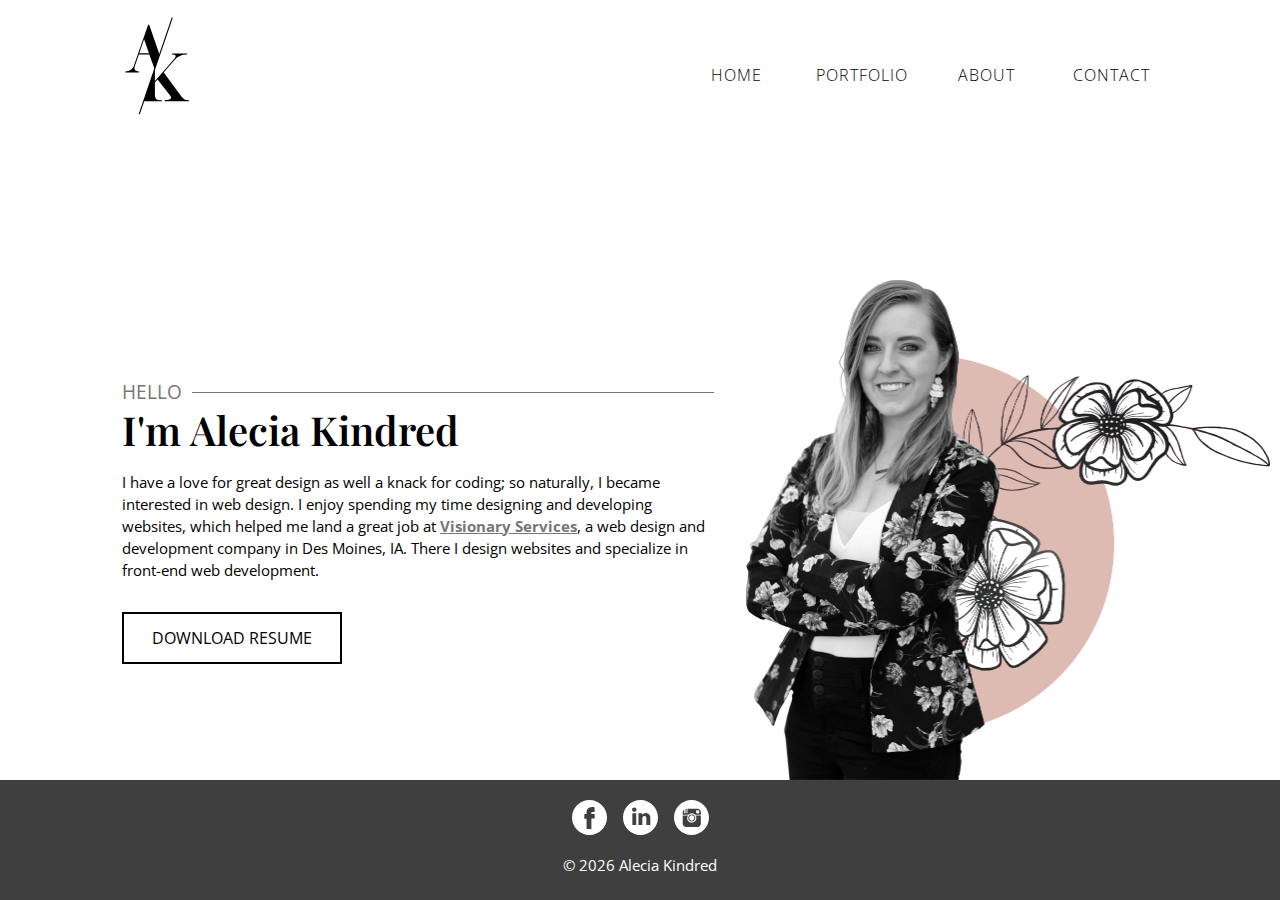
==== commit a5bcf953: "Small updates" ====
--- a/index.html
+++ b/index.html
@@ -188,7 +188,7 @@
 					</svg>
 				</a>
 			</div>
-			<p>&copy; Alecia Kindred <script>document.write(new Date().getFullYear())</script></p>
+			<p>&copy; <script>document.write(new Date().getFullYear())</script> Alecia Kindred</p>
 		</footer>
 	</body>
 </html>